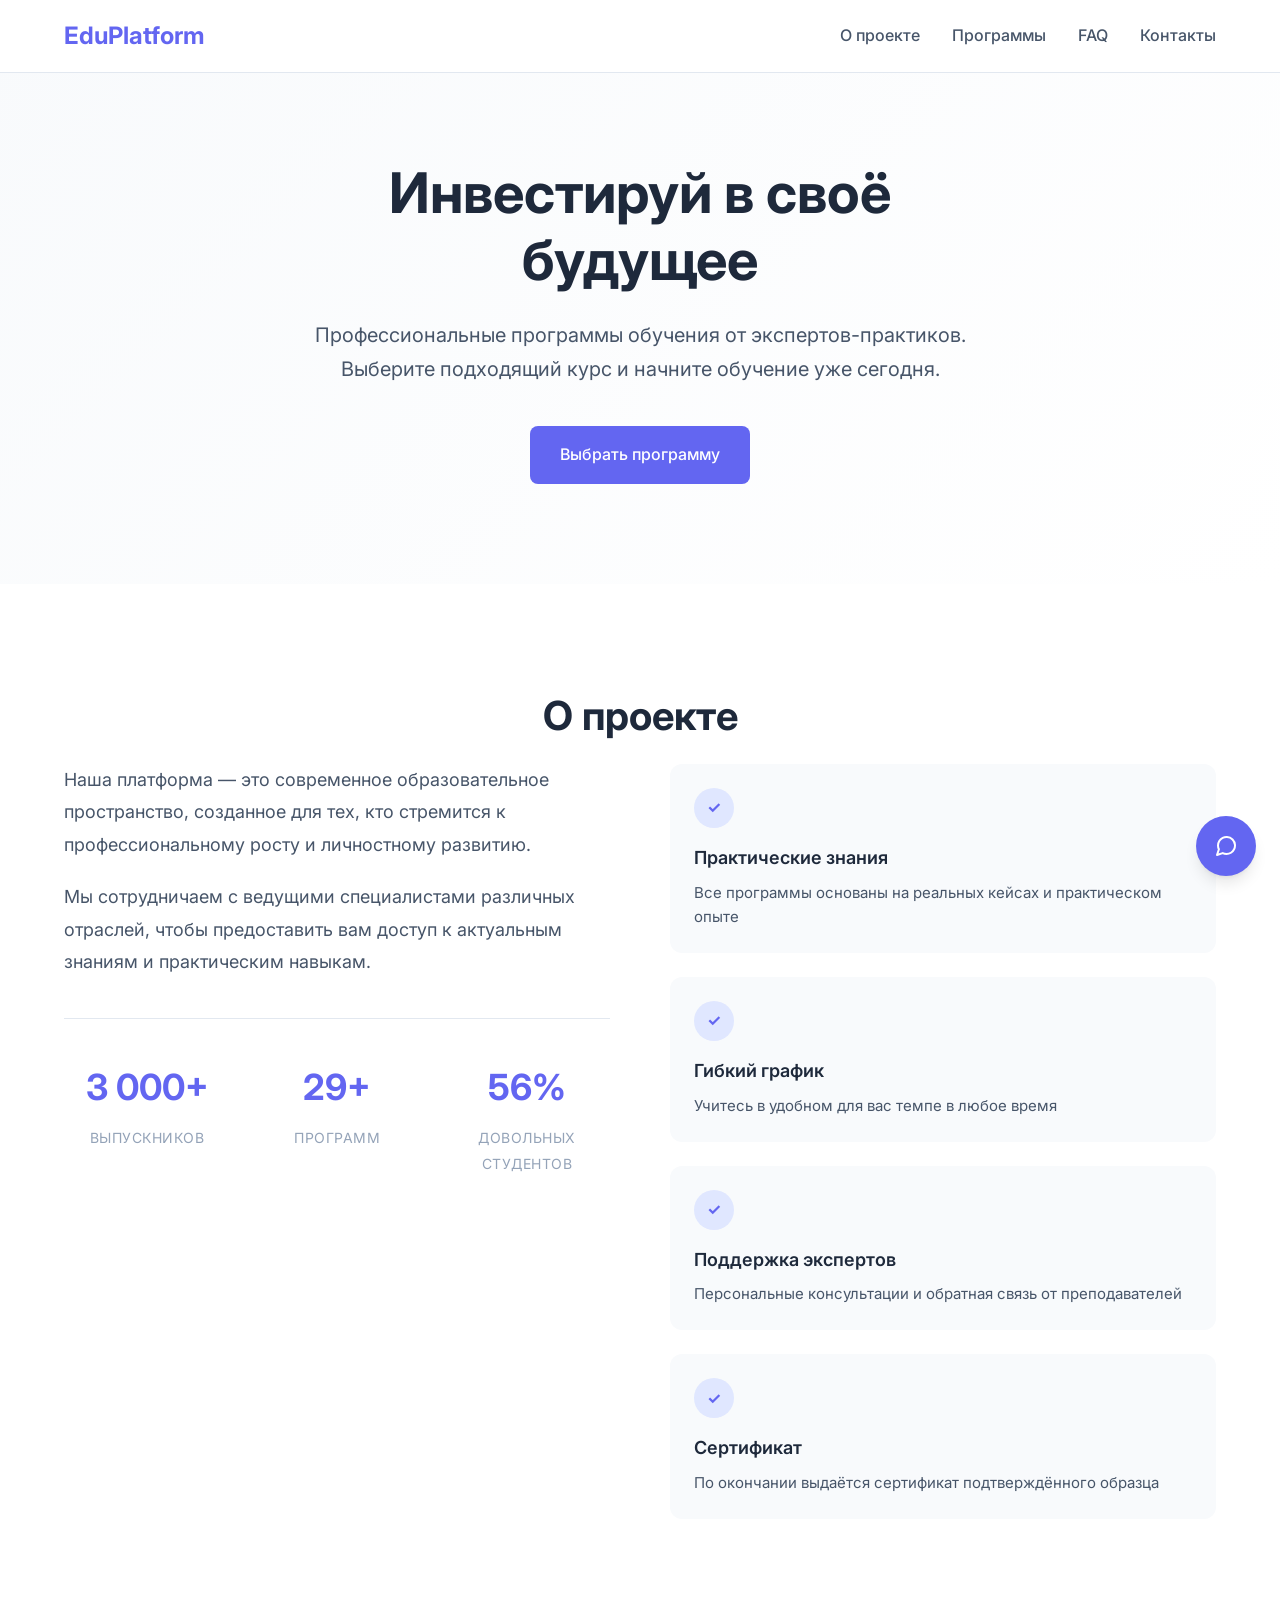
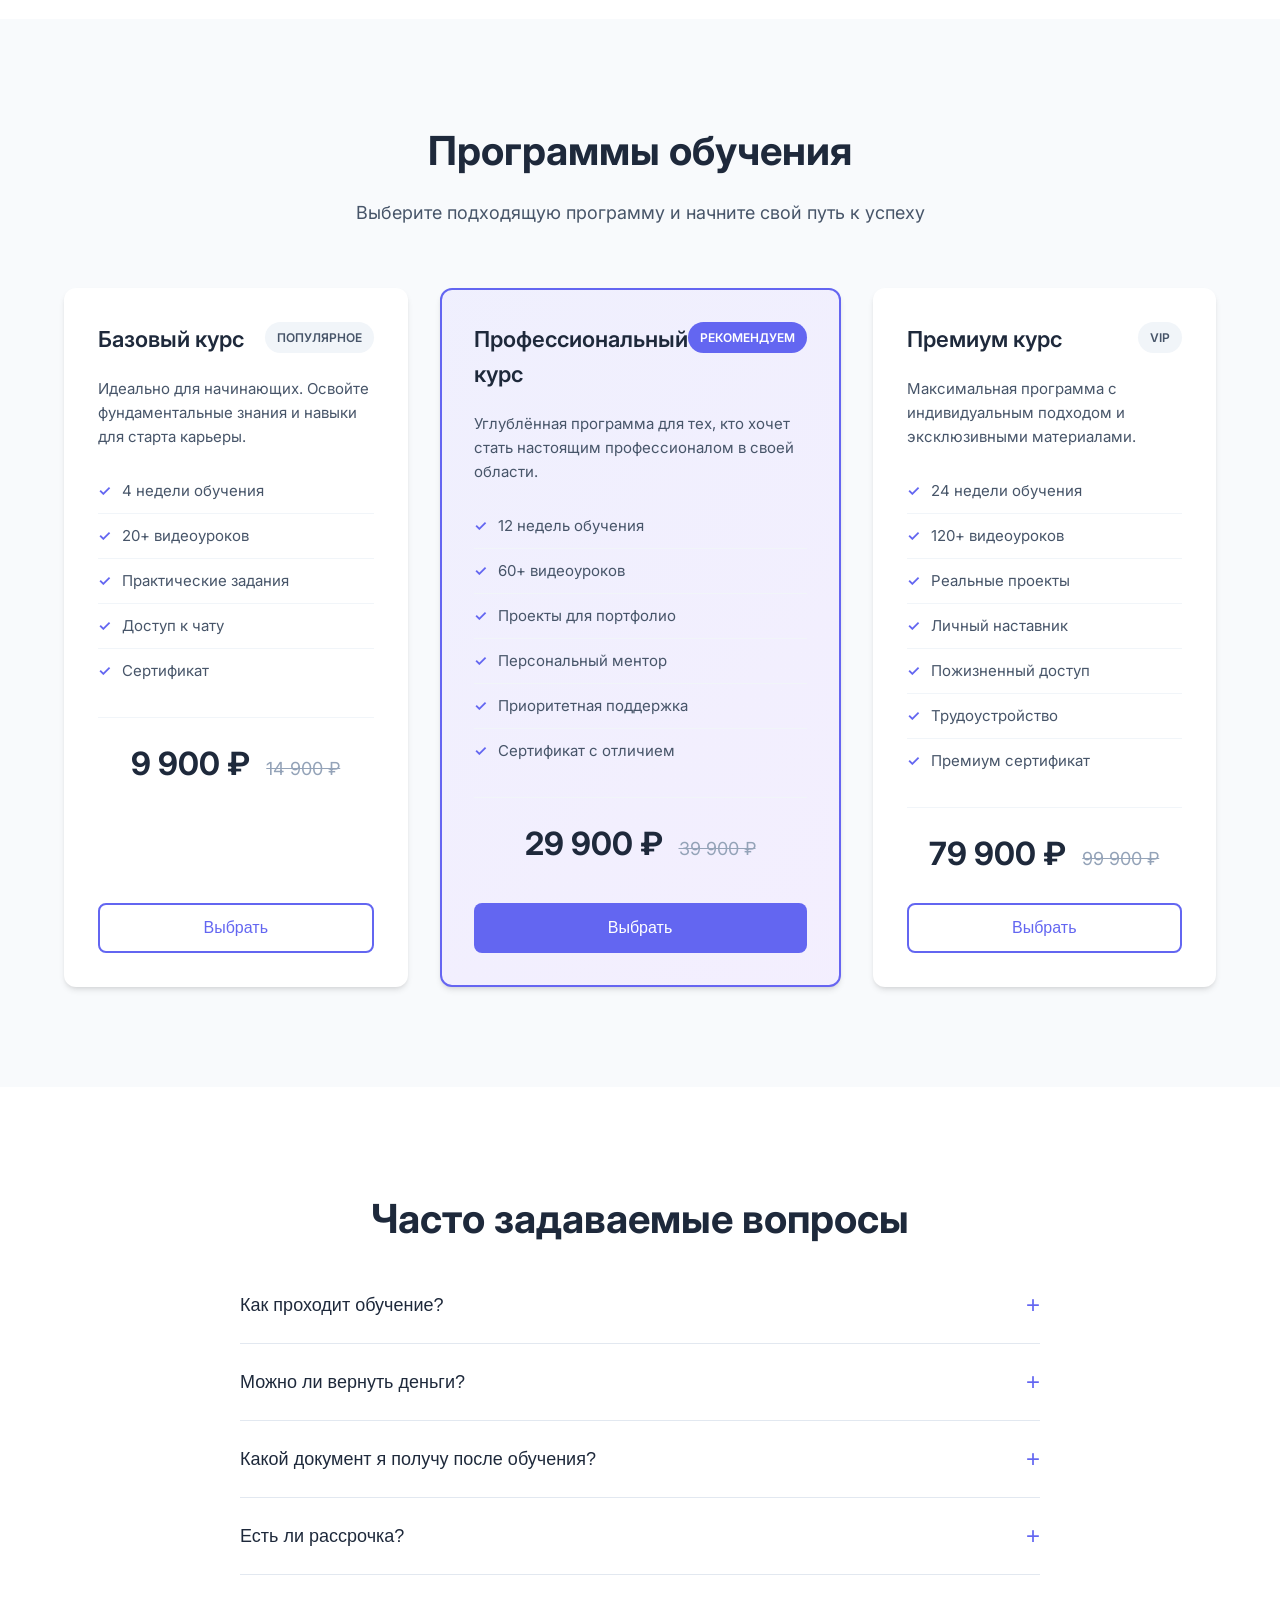
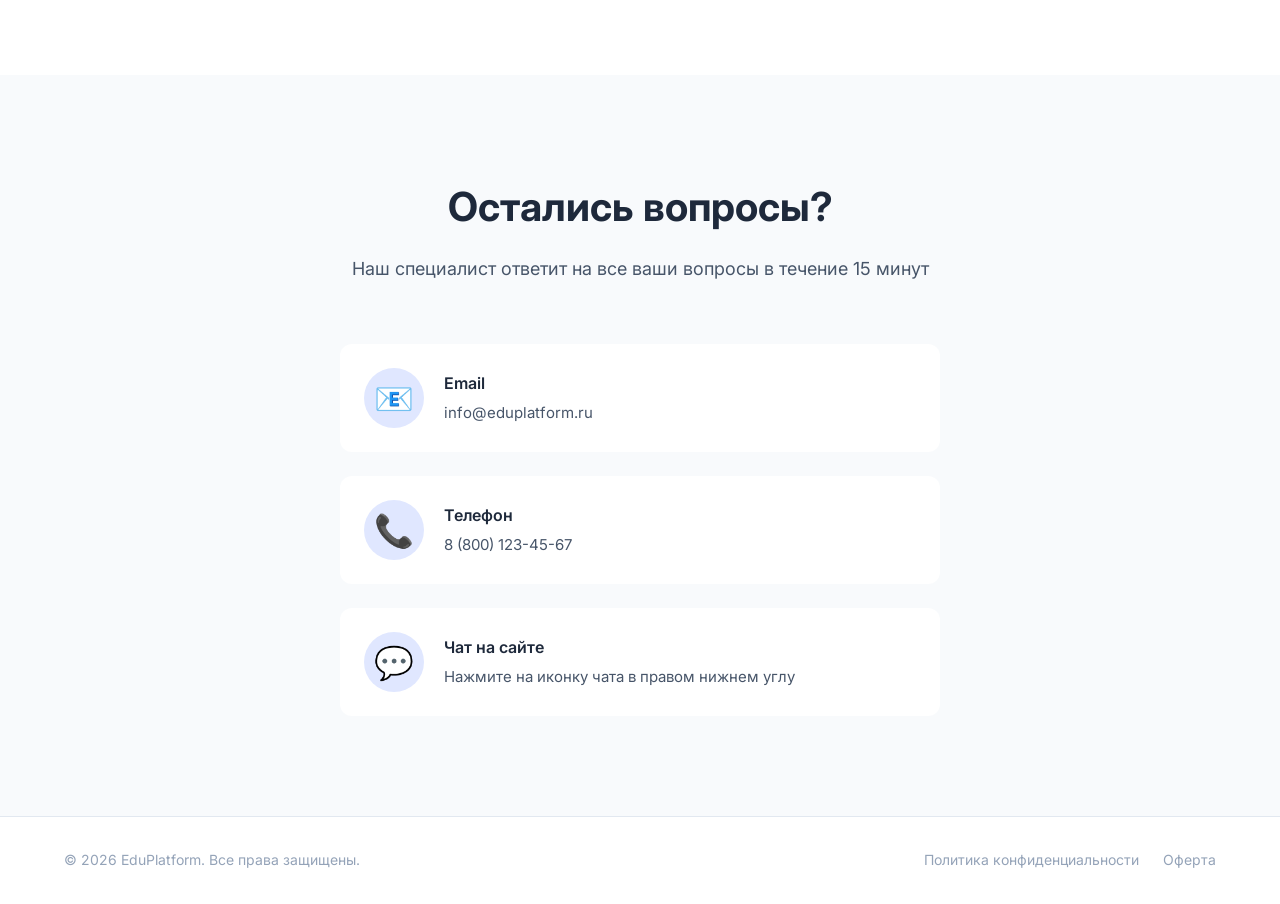
==== index.html @ f3e69cc9 "Initial commit: лендинг для образовательной платформы" ====
<!DOCTYPE html>
<html lang="ru">
<head>
    <meta charset="UTF-8">
    <meta name="viewport" content="width=device-width, initial-scale=1.0">
    <title>Обучение и развитие — Выберите свою программу</title>
    <link rel="icon" type="image/svg+xml" href="favicon.svg">
    <link rel="stylesheet" href="styles.css">
    <link rel="preconnect" href="https://fonts.googleapis.com">
    <link rel="preconnect" href="https://fonts.gstatic.com" crossorigin>
    <link href="https://fonts.googleapis.com/css2?family=Inter:wght@300;400;500;600;700&display=swap" rel="stylesheet">
</head>
<body>
    <!-- Навигация -->
    <nav class="navbar">
        <div class="container">
            <div class="nav-content">
                <a href="#" class="logo">EduPlatform</a>
                <ul class="nav-links">
                    <li><a href="#about">О проекте</a></li>
                    <li><a href="#programs">Программы</a></li>
                    <li><a href="#faq">FAQ</a></li>
                    <li><a href="#contact">Контакты</a></li>
                </ul>
                <button class="mobile-menu-btn" aria-label="Меню">
                    <span></span>
                    <span></span>
                    <span></span>
                </button>
            </div>
        </div>
    </nav>

    <!-- Герой секция -->
    <section class="hero">
        <div class="container">
            <div class="hero-content">
                <h1>Инвестируй в своё будущее</h1>
                <p>Профессиональные программы обучения от экспертов-практиков. Выберите подходящий курс и начните обучение уже сегодня.</p>
                <a href="#programs" class="btn btn-primary">Выбрать программу</a>
            </div>
        </div>
    </section>

    <!-- О проекте -->
    <section id="about" class="about">
        <div class="container">
            <h2 class="section-title">О проекте</h2>
            <div class="about-content">
                <div class="about-text">
                    <p>Наша платформа — это современное образовательное пространство, созданное для тех, кто стремится к профессиональному росту и личностному развитию.</p>
                    <p>Мы сотрудничаем с ведущими специалистами различных отраслей, чтобы предоставить вам доступ к актуальным знаниям и практическим навыкам.</p>
                    <div class="stats">
                        <div class="stat-item">
                            <span class="stat-number">5000+</span>
                            <span class="stat-label">Выпускников</span>
                        </div>
                        <div class="stat-item">
                            <span class="stat-number">50+</span>
                            <span class="stat-label">Программ</span>
                        </div>
                        <div class="stat-item">
                            <span class="stat-number">98%</span>
                            <span class="stat-label">Довольных студентов</span>
                        </div>
                    </div>
                </div>
                <div class="about-features">
                    <div class="feature">
                        <div class="feature-icon">✓</div>
                        <h3>Практические знания</h3>
                        <p>Все программы основаны на реальных кейсах и практическом опыте</p>
                    </div>
                    <div class="feature">
                        <div class="feature-icon">✓</div>
                        <h3>Гибкий график</h3>
                        <p>Учитесь в удобном для вас темпе в любое время</p>
                    </div>
                    <div class="feature">
                        <div class="feature-icon">✓</div>
                        <h3>Поддержка экспертов</h3>
                        <p>Персональные консультации и обратная связь от преподавателей</p>
                    </div>
                    <div class="feature">
                        <div class="feature-icon">✓</div>
                        <h3>Сертификат</h3>
                        <p>По окончании выдаётся сертификат подтверждённого образца</p>
                    </div>
                </div>
            </div>
        </div>
    </section>

    <!-- Программы -->
    <section id="programs" class="programs">
        <div class="container">
            <h2 class="section-title">Программы обучения</h2>
            <p class="section-subtitle">Выберите подходящую программу и начните свой путь к успеху</p>
            <div class="programs-grid">
                <!-- Программа 1 -->
                <div class="program-card">
                    <div class="program-header">
                        <h3>Базовый курс</h3>
                        <span class="program-badge">Популярное</span>
                    </div>
                    <div class="program-body">
                        <p class="program-description">Идеально для начинающих. Освойте фундаментальные знания и навыки для старта карьеры.</p>
                        <ul class="program-features">
                            <li>4 недели обучения</li>
                            <li>20+ видеоуроков</li>
                            <li>Практические задания</li>
                            <li>Доступ к чату</li>
                            <li>Сертификат</li>
                        </ul>
                        <div class="program-price">
                            <span class="price-current">9 900 ₽</span>
                            <span class="price-old">14 900 ₽</span>
                        </div>
                    </div>
                    <button class="btn btn-outline js-buy-program" data-program="basic" data-price="9900">Выбрать</button>
                </div>

                <!-- Программа 2 -->
                <div class="program-card featured">
                    <div class="program-header">
                        <h3>Профессиональный курс</h3>
                        <span class="program-badge recommended">Рекомендуем</span>
                    </div>
                    <div class="program-body">
                        <p class="program-description">Углублённая программа для тех, кто хочет стать настоящим профессионалом в своей области.</p>
                        <ul class="program-features">
                            <li>12 недель обучения</li>
                            <li>60+ видеоуроков</li>
                            <li>Проекты для портфолио</li>
                            <li>Персональный ментор</li>
                            <li>Приоритетная поддержка</li>
                            <li>Сертификат с отличием</li>
                        </ul>
                        <div class="program-price">
                            <span class="price-current">29 900 ₽</span>
                            <span class="price-old">39 900 ₽</span>
                        </div>
                    </div>
                    <button class="btn btn-primary js-buy-program" data-program="professional" data-price="29900">Выбрать</button>
                </div>

                <!-- Программа 3 -->
                <div class="program-card">
                    <div class="program-header">
                        <h3>Премиум курс</h3>
                        <span class="program-badge">VIP</span>
                    </div>
                    <div class="program-body">
                        <p class="program-description">Максимальная программа с индивидуальным подходом и эксклюзивными материалами.</p>
                        <ul class="program-features">
                            <li>24 недели обучения</li>
                            <li>120+ видеоуроков</li>
                            <li>Реальные проекты</li>
                            <li>Личный наставник</li>
                            <li>Пожизненный доступ</li>
                            <li>Трудоустройство</li>
                            <li>Премиум сертификат</li>
                        </ul>
                        <div class="program-price">
                            <span class="price-current">79 900 ₽</span>
                            <span class="price-old">99 900 ₽</span>
                        </div>
                    </div>
                    <button class="btn btn-outline js-buy-program" data-program="premium" data-price="79900">Выбрать</button>
                </div>
            </div>
        </div>
    </section>

    <!-- FAQ -->
    <section id="faq" class="faq">
        <div class="container">
            <h2 class="section-title">Часто задаваемые вопросы</h2>
            <div class="faq-list">
                <div class="faq-item">
                    <button class="faq-question">
                        <span>Как проходит обучение?</span>
                        <span class="faq-icon">+</span>
                    </button>
                    <div class="faq-answer">
                        <p>Обучение проходит на нашей онлайн-платформе. Вы получаете доступ к видеоурокам, практическим заданиям и материалам. Можете учиться в удобном темпе, а преподаватели ответят на все вопросы в чате.</p>
                    </div>
                </div>
                <div class="faq-item">
                    <button class="faq-question">
                        <span>Можно ли вернуть деньги?</span>
                        <span class="faq-icon">+</span>
                    </button>
                    <div class="faq-answer">
                        <p>Да, мы предоставляем гарантию возврата денег в течение 14 дней с момента покупки. Если курс вам не подошёл, просто свяжитесь с нашей поддержкой.</p>
                    </div>
                </div>
                <div class="faq-item">
                    <button class="faq-question">
                        <span>Какой документ я получу после обучения?</span>
                        <span class="faq-icon">+</span>
                    </button>
                    <div class="faq-answer">
                        <p>После успешного окончания курса вы получите электронный сертификат с уникальным номером, который можно добавить в портфолио или резюме.</p>
                    </div>
                </div>
                <div class="faq-item">
                    <button class="faq-question">
                        <span>Есть ли рассрочка?</span>
                        <span class="faq-icon">+</span>
                    </button>
                    <div class="faq-answer">
                        <p>Да, для всех программ доступна рассрочка на 3, 6 или 12 месяцев без процентов. Подробности можно узнать у нашего специалиста в чате.</p>
                    </div>
                </div>
            </div>
        </div>
    </section>

    <!-- Контакты -->
    <section id="contact" class="contact">
        <div class="container">
            <h2 class="section-title">Остались вопросы?</h2>
            <p class="section-subtitle">Наш специалист ответит на все ваши вопросы в течение 15 минут</p>
            <div class="contact-content">
                <div class="contact-info">
                    <div class="contact-item">
                        <div class="contact-icon">📧</div>
                        <div>
                            <h4>Email</h4>
                            <a href="mailto:info@eduplatform.ru">info@eduplatform.ru</a>
                        </div>
                    </div>
                    <div class="contact-item">
                        <div class="contact-icon">📞</div>
                        <div>
                            <h4>Телефон</h4>
                            <a href="tel:+78001234567">8 (800) 123-45-67</a>
                        </div>
                    </div>
                    <div class="contact-item">
                        <div class="contact-icon">💬</div>
                        <div>
                            <h4>Чат на сайте</h4>
                            <p>Нажмите на иконку чата в правом нижнем углу</p>
                        </div>
                    </div>
                </div>
            </div>
        </div>
    </section>

    <!-- Футер -->
    <footer class="footer">
        <div class="container">
            <div class="footer-content">
                <div class="footer-left">
                    <p>&copy; 2026 EduPlatform. Все права защищены.</p>
                </div>
                <div class="footer-right">
                    <a href="#">Политика конфиденциальности</a>
                    <a href="#">Оферта</a>
                </div>
            </div>
        </div>
    </footer>

    <!-- Виджет чата -->
    <div class="chat-widget" id="chatWidget">
        <button class="chat-toggle" id="chatToggle" aria-label="Открыть чат">
            <svg width="24" height="24" viewBox="0 0 24 24" fill="none" xmlns="http://www.w3.org/2000/svg">
                <path d="M21 11.5C21.0034 12.8199 20.6951 14.1219 20.1 15.3C19.3944 16.7118 18.3098 17.8992 16.9674 18.7293C15.6251 19.5594 14.0782 19.9994 12.5 20C11.1801 20.0035 9.87812 19.6951 8.7 19.1L3 21L4.9 15.3C4.30493 14.1219 3.99656 12.8199 4 11.5C4.00061 9.92179 4.44061 8.37488 5.27072 7.03258C6.10083 5.69028 7.28825 4.6056 8.7 3.90003C9.87812 3.30496 11.1801 2.99659 12.5 3.00003H13C15.0843 3.11502 17.053 3.99479 18.5291 5.47089C20.0052 6.94699 20.885 8.91568 21 11V11.5Z" stroke="currentColor" stroke-width="2" stroke-linecap="round" stroke-linejoin="round"/>
            </svg>
        </button>
        <div class="chat-window" id="chatWindow">
            <div class="chat-header">
                <div class="chat-header-info">
                    <h4>Онлайн-консультант</h4>
                    <span class="chat-status">
                        <span class="status-dot"></span>
                        Онлайн
                    </span>
                </div>
                <button class="chat-close" id="chatClose" aria-label="Закрыть чат">×</button>
            </div>
            <div class="chat-messages" id="chatMessages">
                <div class="message bot-message">
                    <div class="message-content">
                        <p>Здравствуйте! 👋</p>
                        <p>Я специалист EduPlatform. Чем могу помочь?</p>
                    </div>
                </div>
            </div>
            <div class="chat-input-container">
                <input type="text" id="chatInput" class="chat-input" placeholder="Введите сообщение..." maxlength="500">
                <button class="chat-send" id="chatSend" aria-label="Отправить">
                    <svg width="20" height="20" viewBox="0 0 24 24" fill="none" xmlns="http://www.w3.org/2000/svg">
                        <path d="M22 2L11 13" stroke="currentColor" stroke-width="2" stroke-linecap="round" stroke-linejoin="round"/>
                        <path d="M22 2L15 22L11 13L2 9L22 2Z" stroke="currentColor" stroke-width="2" stroke-linecap="round" stroke-linejoin="round"/>
                    </svg>
                </button>
            </div>
        </div>
    </div>

    <!-- Модальное окно оплаты -->
    <div class="modal" id="paymentModal">
        <div class="modal-content">
            <button class="modal-close" id="modalClose" aria-label="Закрыть">×</button>
            <div class="modal-header">
                <h3>Оплата программы</h3>
            </div>
            <div class="modal-body">
                <div class="selected-program" id="selectedProgram">
                    <h4 id="programName"></h4>
                    <p class="program-price-display" id="programPrice"></p>
                </div>
                <form class="payment-form" id="paymentForm">
                    <div class="form-group">
                        <label for="userName">Ваше имя</label>
                        <input type="text" id="userName" required placeholder="Введите ваше имя">
                    </div>
                    <div class="form-group">
                        <label for="userEmail">Email</label>
                        <input type="email" id="userEmail" required placeholder="example@mail.ru">
                    </div>
                    <div class="form-group">
                        <label for="userPhone">Телефон</label>
                        <input type="tel" id="userPhone" required placeholder="+7 (999) 999-99-99">
                    </div>
                    <div class="form-group">
                        <label>Способ оплаты</label>
                        <div class="payment-methods">
                            <label class="payment-method">
                                <input type="radio" name="paymentMethod" value="card" checked>
                                <span>💳 Банковская карта</span>
                            </label>
                            <label class="payment-method">
                                <input type="radio" name="paymentMethod" value="sbp">
                                <span>📱 СБП</span>
                            </label>
                            <label class="payment-method">
                                <input type="radio" name="paymentMethod" value="installment">
                                <span>📋 Рассрочка</span>
                            </label>
                        </div>
                    </div>
                    <button type="submit" class="btn btn-primary btn-full">Перейти к оплате</button>
                </form>
                <p class="payment-note">После оплаты вы получите доступ к материалам на email</p>
            </div>
        </div>
    </div>

    <script src="script.js"></script>
</body>
</html>
---- styles.css ----
/* ===== RESET & BASE ===== */
*, *::before, *::after {
    margin: 0;
    padding: 0;
    box-sizing: border-box;
}

:root {
    --primary: #6366f1;
    --primary-hover: #4f46e5;
    --primary-light: #e0e7ff;
    --text-dark: #1e293b;
    --text-medium: #475569;
    --text-light: #94a3b8;
    --bg-white: #ffffff;
    --bg-light: #f8fafc;
    --bg-lighter: #f1f5f9;
    --border: #e2e8f0;
    --shadow-sm: 0 1px 2px 0 rgb(0 0 0 / 0.05);
    --shadow: 0 4px 6px -1px rgb(0 0 0 / 0.1), 0 2px 4px -2px rgb(0 0 0 / 0.1);
    --shadow-lg: 0 10px 15px -3px rgb(0 0 0 / 0.1), 0 4px 6px -4px rgb(0 0 0 / 0.1);
    --shadow-xl: 0 20px 25px -5px rgb(0 0 0 / 0.1), 0 8px 10px -6px rgb(0 0 0 / 0.1);
    --radius: 12px;
    --radius-sm: 8px;
    --transition: all 0.3s ease;
}

html {
    scroll-behavior: smooth;
}

body {
    font-family: 'Inter', -apple-system, BlinkMacSystemFont, 'Segoe UI', Roboto, sans-serif;
    font-size: 16px;
    line-height: 1.6;
    color: var(--text-dark);
    background: var(--bg-white);
    -webkit-font-smoothing: antialiased;
    -moz-osx-font-smoothing: grayscale;
}

.container {
    max-width: 1200px;
    margin: 0 auto;
    padding: 0 24px;
}

a {
    text-decoration: none;
    color: inherit;
    transition: var(--transition);
}

ul {
    list-style: none;
}

img {
    max-width: 100%;
    display: block;
}

/* ===== BUTTONS ===== */
.btn {
    display: inline-block;
    padding: 14px 28px;
    font-size: 16px;
    font-weight: 500;
    border-radius: var(--radius-sm);
    cursor: pointer;
    transition: var(--transition);
    border: 2px solid transparent;
    text-align: center;
}

.btn-primary {
    background: var(--primary);
    color: white;
}

.btn-primary:hover {
    background: var(--primary-hover);
    transform: translateY(-2px);
    box-shadow: var(--shadow-lg);
}

.btn-outline {
    background: transparent;
    border-color: var(--primary);
    color: var(--primary);
}

.btn-outline:hover {
    background: var(--primary);
    color: white;
    transform: translateY(-2px);
}

.btn-full {
    width: 100%;
}

/* ===== NAVBAR ===== */
.navbar {
    position: fixed;
    top: 0;
    left: 0;
    right: 0;
    background: rgba(255, 255, 255, 0.95);
    backdrop-filter: blur(10px);
    z-index: 1000;
    border-bottom: 1px solid var(--border);
    transition: var(--transition);
}

.nav-content {
    display: flex;
    justify-content: space-between;
    align-items: center;
    height: 72px;
}

.logo {
    font-size: 24px;
    font-weight: 700;
    color: var(--primary);
}

.nav-links {
    display: flex;
    gap: 32px;
}

.nav-links a {
    color: var(--text-medium);
    font-weight: 500;
    position: relative;
}

.nav-links a:hover {
    color: var(--primary);
}

.nav-links a::after {
    content: '';
    position: absolute;
    bottom: -4px;
    left: 0;
    width: 0;
    height: 2px;
    background: var(--primary);
    transition: var(--transition);
}

.nav-links a:hover::after {
    width: 100%;
}

.mobile-menu-btn {
    display: none;
    flex-direction: column;
    gap: 5px;
    background: none;
    border: none;
    cursor: pointer;
    padding: 8px;
}

.mobile-menu-btn span {
    display: block;
    width: 24px;
    height: 2px;
    background: var(--text-dark);
    transition: var(--transition);
}

/* ===== HERO ===== */
.hero {
    padding: 160px 0 100px;
    background: linear-gradient(135deg, var(--bg-light) 0%, var(--bg-white) 100%);
    text-align: center;
}

.hero-content {
    max-width: 700px;
    margin: 0 auto;
}

.hero h1 {
    font-size: 56px;
    font-weight: 700;
    line-height: 1.2;
    margin-bottom: 24px;
    color: var(--text-dark);
}

.hero p {
    font-size: 20px;
    color: var(--text-medium);
    margin-bottom: 40px;
    line-height: 1.7;
}

/* ===== SECTIONS ===== */
.section-title {
    font-size: 40px;
    font-weight: 700;
    text-align: center;
    margin-bottom: 16px;
    color: var(--text-dark);
}

.section-subtitle {
    font-size: 18px;
    color: var(--text-medium);
    text-align: center;
    margin-bottom: 60px;
}

/* ===== ABOUT ===== */
.about {
    padding: 100px 0;
    background: var(--bg-white);
}

.about-content {
    display: grid;
    grid-template-columns: 1fr 1fr;
    gap: 60px;
    align-items: start;
}

.about-text p {
    font-size: 18px;
    color: var(--text-medium);
    margin-bottom: 20px;
    line-height: 1.8;
}

.stats {
    display: grid;
    grid-template-columns: repeat(3, 1fr);
    gap: 24px;
    margin-top: 40px;
    padding-top: 40px;
    border-top: 1px solid var(--border);
}

.stat-item {
    text-align: center;
}

.stat-number {
    display: block;
    font-size: 36px;
    font-weight: 700;
    color: var(--primary);
    margin-bottom: 8px;
}

.stat-label {
    font-size: 14px;
    color: var(--text-light);
    text-transform: uppercase;
    letter-spacing: 0.5px;
}

.about-features {
    display: flex;
    flex-direction: column;
    gap: 24px;
}

.feature {
    padding: 24px;
    background: var(--bg-light);
    border-radius: var(--radius);
    transition: var(--transition);
}

.feature:hover {
    transform: translateX(8px);
    box-shadow: var(--shadow);
}

.feature-icon {
    width: 40px;
    height: 40px;
    background: var(--primary-light);
    border-radius: 50%;
    display: flex;
    align-items: center;
    justify-content: center;
    color: var(--primary);
    font-weight: 700;
    margin-bottom: 16px;
}

.feature h3 {
    font-size: 18px;
    font-weight: 600;
    margin-bottom: 8px;
    color: var(--text-dark);
}

.feature p {
    font-size: 15px;
    color: var(--text-medium);
}

/* ===== PROGRAMS ===== */
.programs {
    padding: 100px 0;
    background: var(--bg-light);
}

.programs-grid {
    display: grid;
    grid-template-columns: repeat(3, 1fr);
    gap: 32px;
    align-items: stretch;
}

.program-card {
    background: var(--bg-white);
    border-radius: var(--radius);
    padding: 32px;
    box-shadow: var(--shadow);
    transition: var(--transition);
    display: flex;
    flex-direction: column;
    border: 2px solid transparent;
}

.program-card:hover {
    transform: translateY(-8px);
    box-shadow: var(--shadow-xl);
}

.program-card.featured {
    border-color: var(--primary);
    position: relative;
}

.program-card.featured::before {
    content: '';
    position: absolute;
    top: -2px;
    left: -2px;
    right: -2px;
    bottom: -2px;
    background: linear-gradient(135deg, var(--primary), #8b5cf6);
    border-radius: var(--radius);
    z-index: -1;
    opacity: 0.1;
}

.program-header {
    display: flex;
    justify-content: space-between;
    align-items: flex-start;
    margin-bottom: 20px;
}

.program-header h3 {
    font-size: 22px;
    font-weight: 600;
    color: var(--text-dark);
}

.program-badge {
    padding: 6px 12px;
    background: var(--bg-lighter);
    border-radius: 20px;
    font-size: 12px;
    font-weight: 600;
    color: var(--text-medium);
    text-transform: uppercase;
}

.program-badge.recommended {
    background: var(--primary);
    color: white;
}

.program-body {
    flex-grow: 1;
    margin-bottom: 24px;
}

.program-description {
    font-size: 15px;
    color: var(--text-medium);
    margin-bottom: 20px;
    line-height: 1.6;
}

.program-features {
    margin-bottom: 24px;
}

.program-features li {
    padding: 10px 0;
    font-size: 15px;
    color: var(--text-medium);
    border-bottom: 1px solid var(--bg-lighter);
    position: relative;
    padding-left: 24px;
}

.program-features li::before {
    content: '✓';
    position: absolute;
    left: 0;
    color: var(--primary);
    font-weight: 600;
}

.program-features li:last-child {
    border-bottom: none;
}

.program-price {
    text-align: center;
    padding-top: 20px;
    border-top: 1px solid var(--bg-lighter);
}

.price-current {
    font-size: 32px;
    font-weight: 700;
    color: var(--text-dark);
    margin-right: 12px;
}

.price-old {
    font-size: 18px;
    color: var(--text-light);
    text-decoration: line-through;
}

.program-card .btn {
    width: 100%;
}

/* ===== FAQ ===== */
.faq {
    padding: 100px 0;
    background: var(--bg-white);
}

.faq-list {
    max-width: 800px;
    margin: 0 auto;
}

.faq-item {
    border-bottom: 1px solid var(--border);
}

.faq-question {
    width: 100%;
    display: flex;
    justify-content: space-between;
    align-items: center;
    padding: 24px 0;
    background: none;
    border: none;
    font-size: 18px;
    font-weight: 500;
    color: var(--text-dark);
    cursor: pointer;
    text-align: left;
    transition: var(--transition);
}

.faq-question:hover {
    color: var(--primary);
}

.faq-icon {
    font-size: 24px;
    font-weight: 300;
    color: var(--primary);
    transition: var(--transition);
}

.faq-item.active .faq-icon {
    transform: rotate(45deg);
}

.faq-answer {
    max-height: 0;
    overflow: hidden;
    transition: max-height 0.3s ease;
}

.faq-item.active .faq-answer {
    max-height: 200px;
}

.faq-answer p {
    padding-bottom: 24px;
    font-size: 16px;
    color: var(--text-medium);
    line-height: 1.7;
}

/* ===== CONTACT ===== */
.contact {
    padding: 100px 0;
    background: var(--bg-light);
}

.contact-content {
    max-width: 600px;
    margin: 0 auto;
}

.contact-info {
    display: flex;
    flex-direction: column;
    gap: 24px;
}

.contact-item {
    display: flex;
    gap: 20px;
    align-items: center;
    padding: 24px;
    background: var(--bg-white);
    border-radius: var(--radius);
    transition: var(--transition);
}

.contact-item:hover {
    box-shadow: var(--shadow);
}

.contact-icon {
    font-size: 32px;
    width: 60px;
    height: 60px;
    display: flex;
    align-items: center;
    justify-content: center;
    background: var(--primary-light);
    border-radius: 50%;
    flex-shrink: 0;
}

.contact-item h4 {
    font-size: 16px;
    font-weight: 600;
    color: var(--text-dark);
    margin-bottom: 4px;
}

.contact-item a,
.contact-item p {
    font-size: 15px;
    color: var(--text-medium);
}

.contact-item a:hover {
    color: var(--primary);
}

/* ===== FOOTER ===== */
.footer {
    padding: 32px 0;
    background: var(--bg-white);
    border-top: 1px solid var(--border);
}

.footer-content {
    display: flex;
    justify-content: space-between;
    align-items: center;
}

.footer-content p {
    font-size: 14px;
    color: var(--text-light);
}

.footer-right {
    display: flex;
    gap: 24px;
}

.footer-right a {
    font-size: 14px;
    color: var(--text-light);
}

.footer-right a:hover {
    color: var(--primary);
}

/* ===== CHAT WIDGET ===== */
.chat-widget {
    position: fixed;
    bottom: 24px;
    right: 24px;
    z-index: 999;
}

.chat-toggle {
    width: 60px;
    height: 60px;
    border-radius: 50%;
    background: var(--primary);
    color: white;
    border: none;
    cursor: pointer;
    box-shadow: var(--shadow-lg);
    display: flex;
    align-items: center;
    justify-content: center;
    transition: var(--transition);
}

.chat-toggle:hover {
    background: var(--primary-hover);
    transform: scale(1.1);
}

.chat-window {
    position: absolute;
    bottom: 80px;
    right: 0;
    width: 380px;
    height: 500px;
    background: var(--bg-white);
    border-radius: var(--radius);
    box-shadow: var(--shadow-xl);
    display: flex;
    flex-direction: column;
    opacity: 0;
    visibility: hidden;
    transform: translateY(20px) scale(0.95);
    transition: var(--transition);
}

.chat-window.active {
    opacity: 1;
    visibility: visible;
    transform: translateY(0) scale(1);
}

.chat-header {
    padding: 20px;
    background: var(--primary);
    color: white;
    border-radius: var(--radius) var(--radius) 0 0;
    display: flex;
    justify-content: space-between;
    align-items: center;
}

.chat-header-info h4 {
    font-size: 16px;
    font-weight: 600;
    margin-bottom: 4px;
}

.chat-status {
    display: flex;
    align-items: center;
    gap: 8px;
    font-size: 13px;
    opacity: 0.9;
}

.status-dot {
    width: 8px;
    height: 8px;
    background: #4ade80;
    border-radius: 50%;
    animation: pulse 2s infinite;
}

@keyframes pulse {
    0%, 100% { opacity: 1; }
    50% { opacity: 0.5; }
}

.chat-close {
    background: none;
    border: none;
    color: white;
    font-size: 28px;
    cursor: pointer;
    line-height: 1;
    opacity: 0.8;
    transition: var(--transition);
}

.chat-close:hover {
    opacity: 1;
}

.chat-messages {
    flex-grow: 1;
    padding: 20px;
    overflow-y: auto;
    display: flex;
    flex-direction: column;
    gap: 16px;
}

.message {
    display: flex;
}

.message-content {
    max-width: 85%;
    padding: 12px 16px;
    border-radius: var(--radius-sm);
    font-size: 14px;
    line-height: 1.5;
}

.bot-message {
    justify-content: flex-start;
}

.bot-message .message-content {
    background: var(--bg-light);
    color: var(--text-dark);
}

.user-message {
    justify-content: flex-end;
}

.user-message .message-content {
    background: var(--primary);
    color: white;
}

.chat-input-container {
    padding: 16px 20px;
    border-top: 1px solid var(--border);
    display: flex;
    gap: 12px;
}

.chat-input {
    flex-grow: 1;
    padding: 12px 16px;
    border: 1px solid var(--border);
    border-radius: var(--radius-sm);
    font-size: 14px;
    transition: var(--transition);
}

.chat-input:focus {
    outline: none;
    border-color: var(--primary);
}

.chat-send {
    width: 44px;
    height: 44px;
    background: var(--primary);
    color: white;
    border: none;
    border-radius: var(--radius-sm);
    cursor: pointer;
    display: flex;
    align-items: center;
    justify-content: center;
    transition: var(--transition);
}

.chat-send:hover {
    background: var(--primary-hover);
}

/* ===== MODAL ===== */
.modal {
    position: fixed;
    top: 0;
    left: 0;
    right: 0;
    bottom: 0;
    background: rgba(0, 0, 0, 0.5);
    display: flex;
    align-items: center;
    justify-content: center;
    z-index: 2000;
    opacity: 0;
    visibility: hidden;
    transition: var(--transition);
    padding: 20px;
}

.modal.active {
    opacity: 1;
    visibility: visible;
}

.modal-content {
    background: var(--bg-white);
    border-radius: var(--radius);
    max-width: 500px;
    width: 100%;
    max-height: 90vh;
    overflow-y: auto;
    position: relative;
    transform: scale(0.9);
    transition: var(--transition);
}

.modal.active .modal-content {
    transform: scale(1);
}

.modal-close {
    position: absolute;
    top: 16px;
    right: 16px;
    width: 36px;
    height: 36px;
    background: var(--bg-lighter);
    border: none;
    border-radius: 50%;
    font-size: 24px;
    cursor: pointer;
    display: flex;
    align-items: center;
    justify-content: center;
    transition: var(--transition);
    z-index: 10;
}

.modal-close:hover {
    background: var(--border);
}

.modal-header {
    padding: 32px 32px 0;
}

.modal-header h3 {
    font-size: 24px;
    font-weight: 600;
    color: var(--text-dark);
}

.modal-body {
    padding: 32px;
}

.selected-program {
    padding: 20px;
    background: var(--bg-light);
    border-radius: var(--radius-sm);
    margin-bottom: 24px;
}

.selected-program h4 {
    font-size: 18px;
    font-weight: 600;
    color: var(--text-dark);
    margin-bottom: 8px;
}

.program-price-display {
    font-size: 28px;
    font-weight: 700;
    color: var(--primary);
}

.form-group {
    margin-bottom: 20px;
}

.form-group label {
    display: block;
    font-size: 14px;
    font-weight: 500;
    color: var(--text-medium);
    margin-bottom: 8px;
}

.form-group input {
    width: 100%;
    padding: 14px 16px;
    border: 1px solid var(--border);
    border-radius: var(--radius-sm);
    font-size: 16px;
    transition: var(--transition);
}

.form-group input:focus {
    outline: none;
    border-color: var(--primary);
    box-shadow: 0 0 0 3px var(--primary-light);
}

.payment-methods {
    display: flex;
    flex-direction: column;
    gap: 12px;
}

.payment-method {
    display: flex;
    align-items: center;
    gap: 12px;
    padding: 14px 16px;
    border: 1px solid var(--border);
    border-radius: var(--radius-sm);
    cursor: pointer;
    transition: var(--transition);
}

.payment-method:hover {
    border-color: var(--primary);
    background: var(--bg-light);
}

.payment-method input[type="radio"] {
    width: auto;
    margin: 0;
}

.payment-method input[type="radio"]:checked + span {
    color: var(--primary);
    font-weight: 500;
}

.payment-note {
    text-align: center;
    font-size: 13px;
    color: var(--text-light);
    margin-top: 16px;
}

/* ===== RESPONSIVE ===== */
@media (max-width: 1024px) {
    .programs-grid {
        grid-template-columns: repeat(2, 1fr);
    }
    
    .program-card.featured {
        order: -1;
    }
}

@media (max-width: 768px) {
    .hero {
        padding: 120px 0 60px;
    }
    
    .hero h1 {
        font-size: 36px;
    }
    
    .hero p {
        font-size: 18px;
    }
    
    .section-title {
        font-size: 32px;
    }
    
    .about-content {
        grid-template-columns: 1fr;
        gap: 40px;
    }
    
    .stats {
        grid-template-columns: repeat(3, 1fr);
        gap: 16px;
    }
    
    .stat-number {
        font-size: 28px;
    }
    
    .programs-grid {
        grid-template-columns: 1fr;
        max-width: 450px;
        margin: 0 auto;
    }
    
    .nav-links {
        display: none;
        position: absolute;
        top: 72px;
        left: 0;
        right: 0;
        background: var(--bg-white);
        flex-direction: column;
        padding: 24px;
        gap: 20px;
        border-bottom: 1px solid var(--border);
        box-shadow: var(--shadow);
    }
    
    .nav-links.active {
        display: flex;
    }
    
    .mobile-menu-btn {
        display: flex;
    }
    
    .chat-window {
        width: calc(100vw - 48px);
        right: -12px;
        height: 450px;
    }
    
    .footer-content {
        flex-direction: column;
        gap: 16px;
        text-align: center;
    }
}

@media (max-width: 480px) {
    .container {
        padding: 0 16px;
    }
    
    .hero h1 {
        font-size: 28px;
    }
    
    .section-title {
        font-size: 28px;
    }
    
    .btn {
        padding: 12px 20px;
        font-size: 15px;
    }
    
    .program-card {
        padding: 24px;
    }
    
    .price-current {
        font-size: 28px;
    }
}
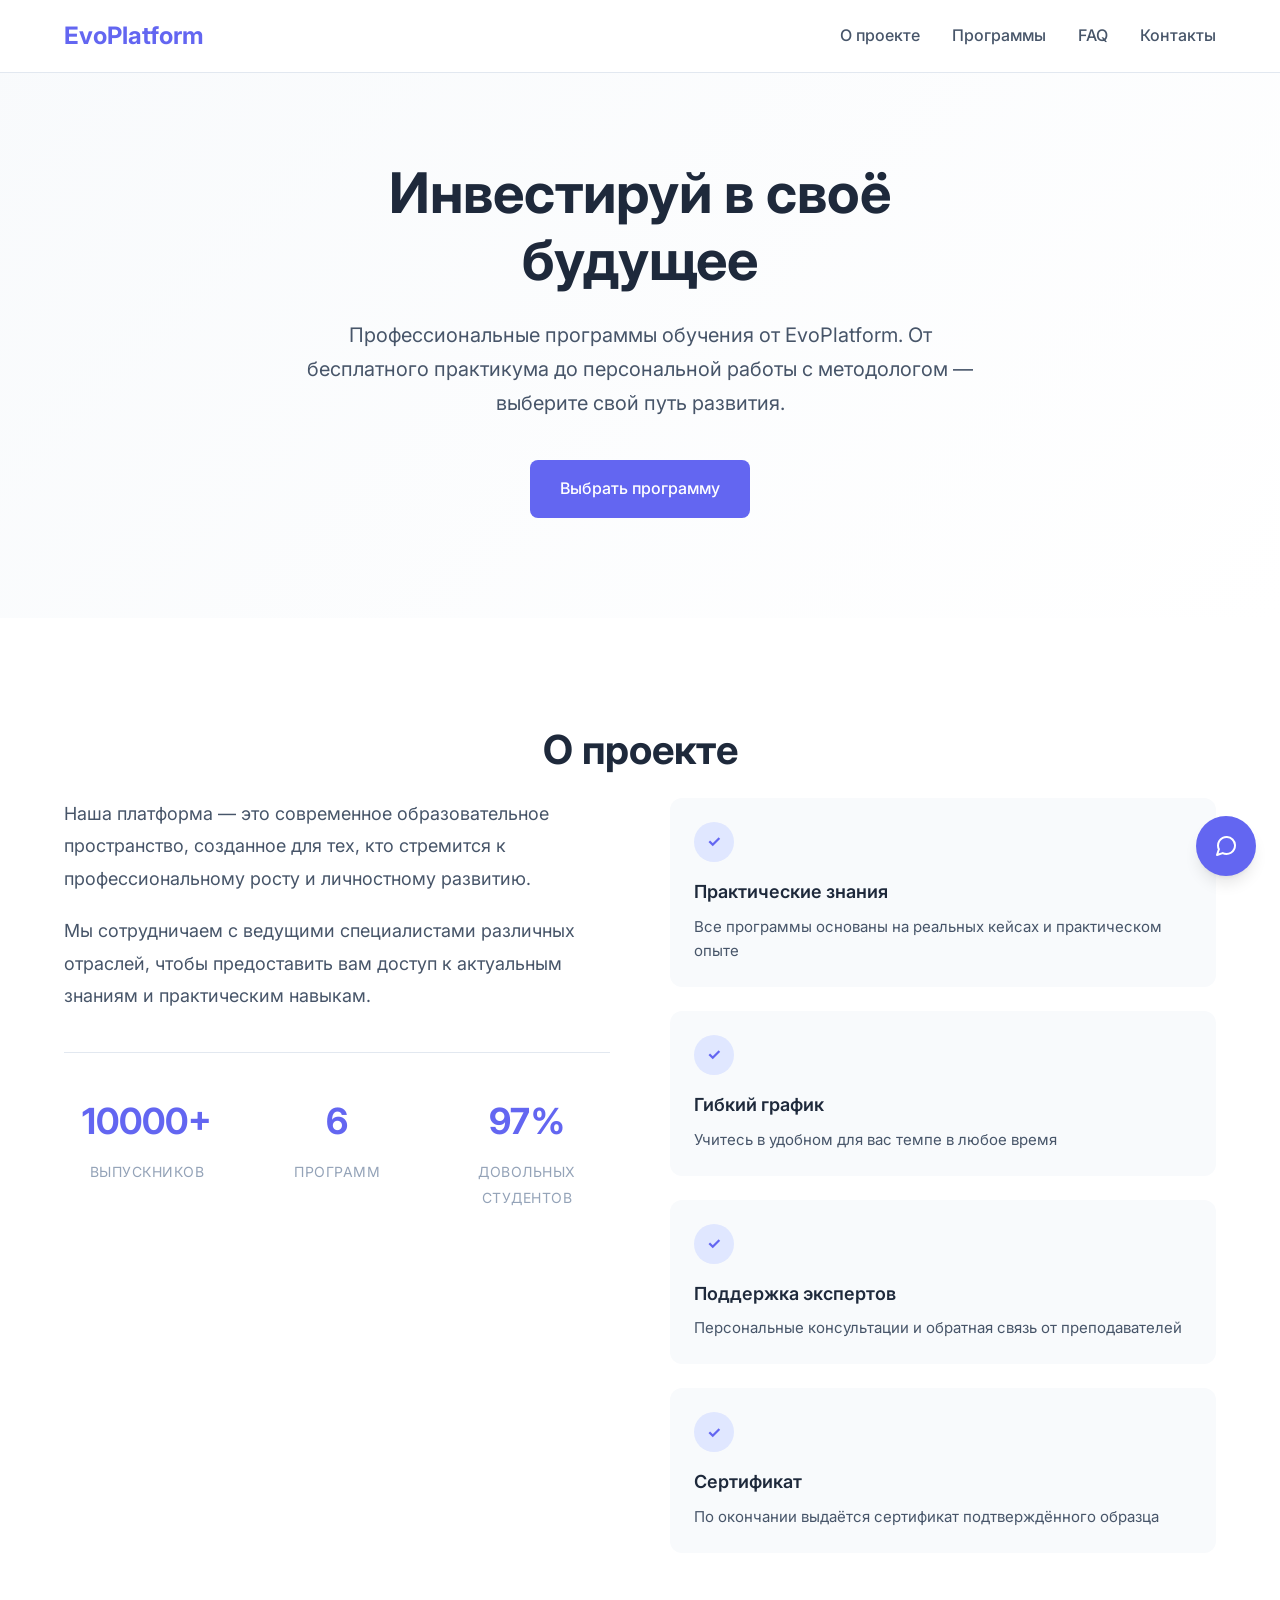
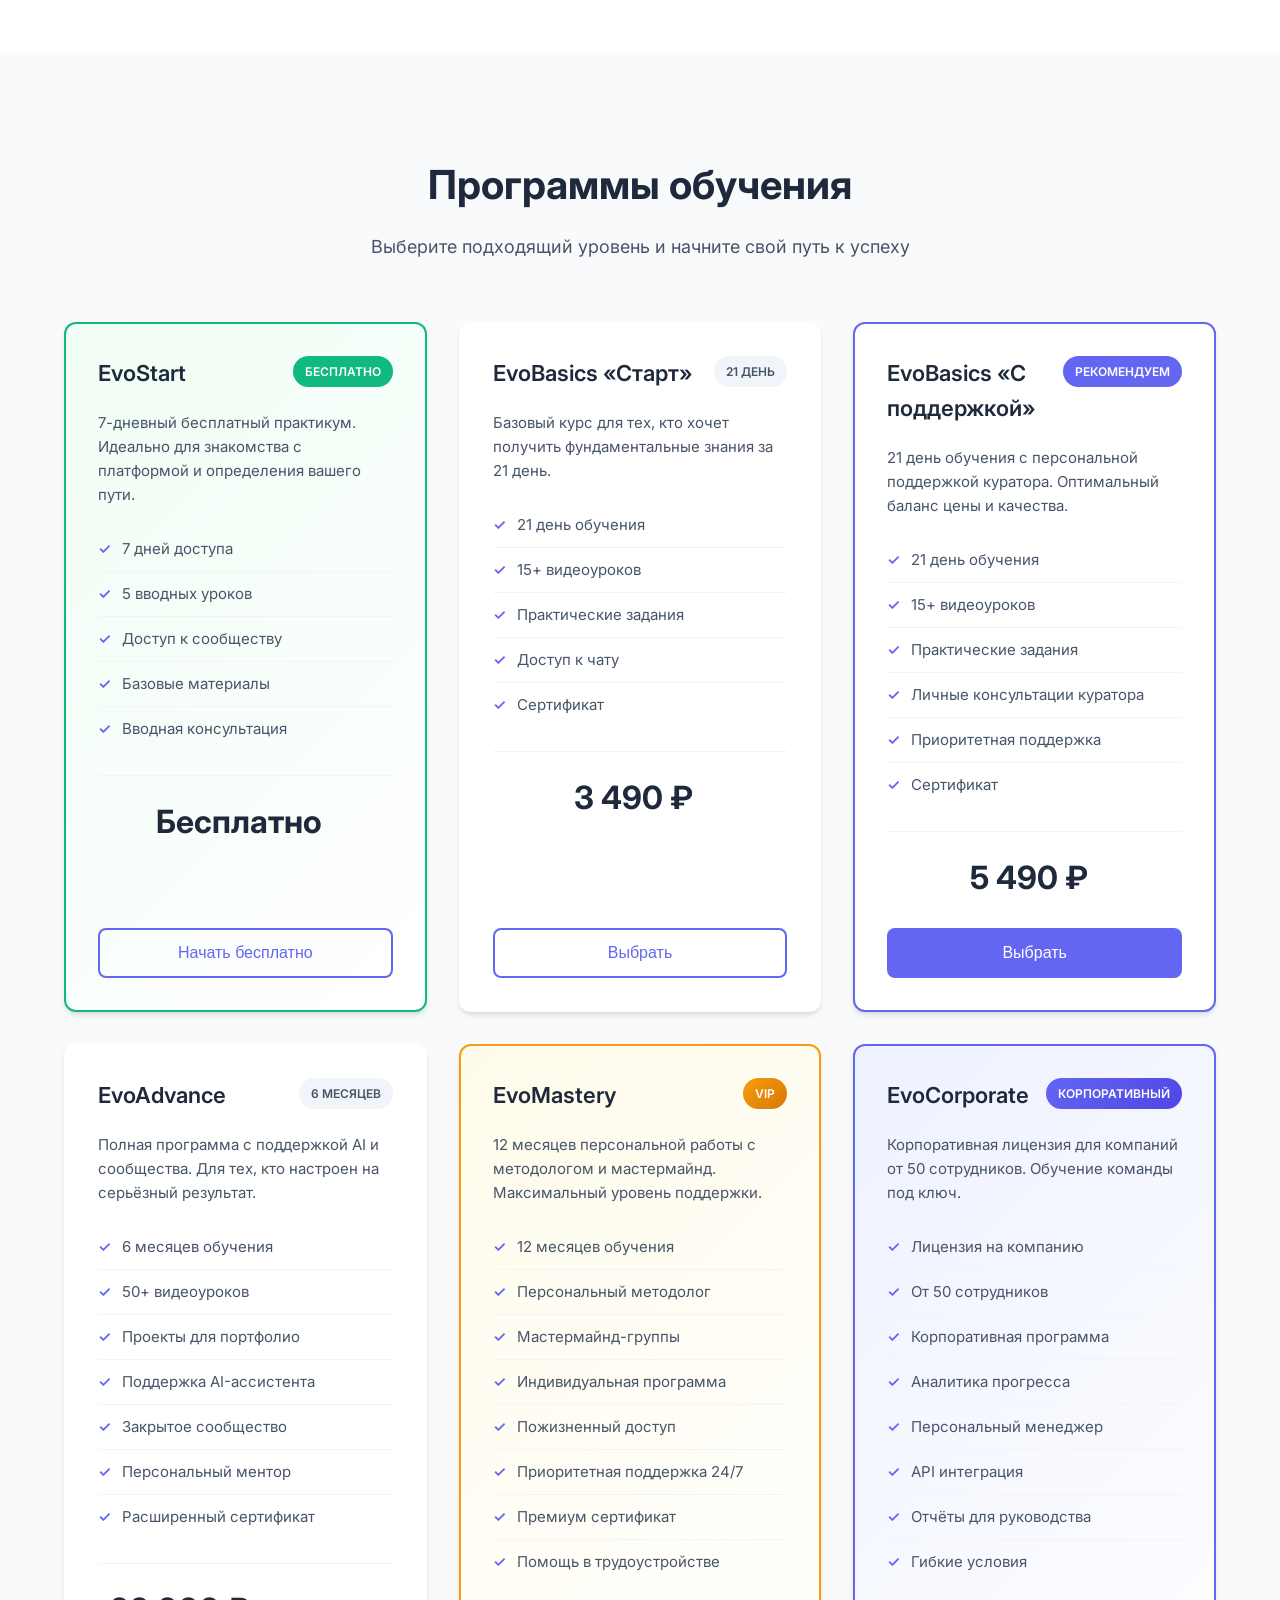
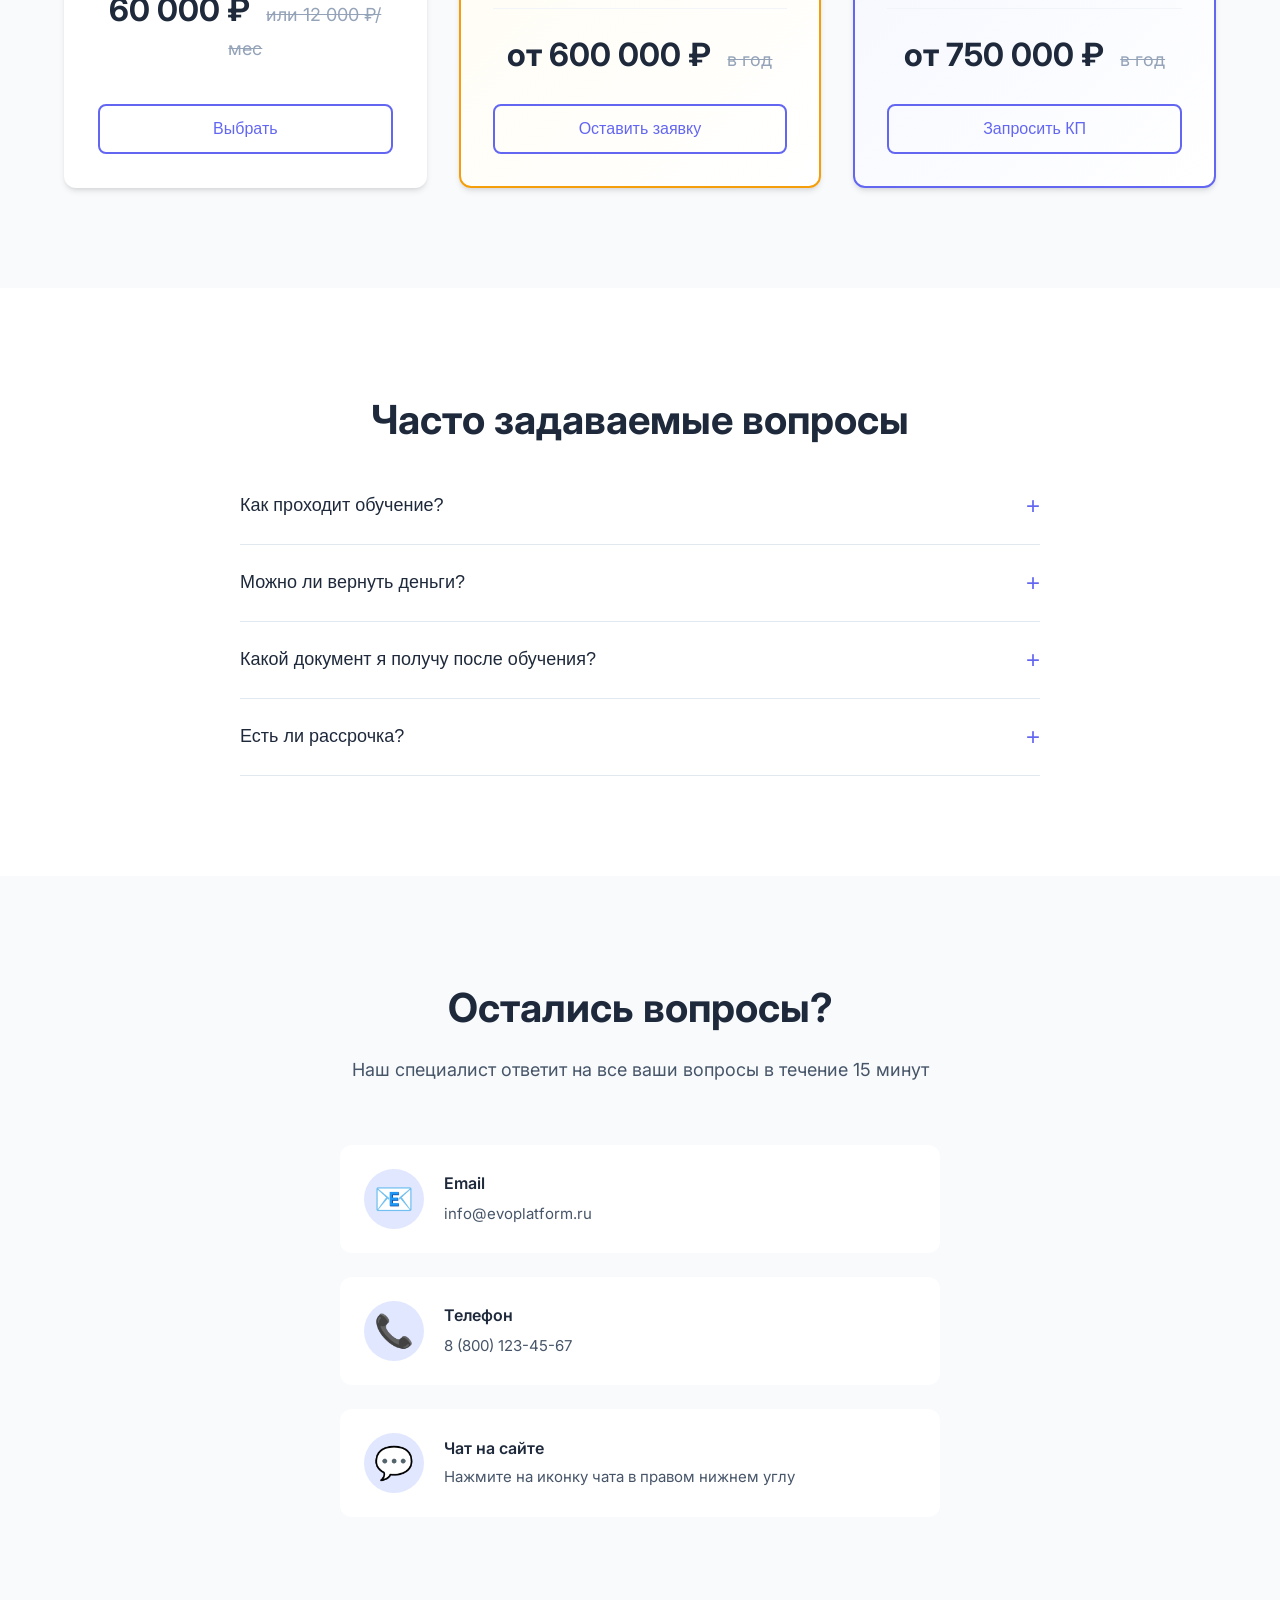
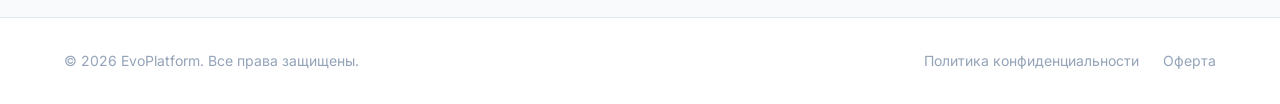
==== commit ce6fd098: "Initial commit: лендинг для образовательной платформы 2" ====
--- a/index.html
+++ b/index.html
@@ -3,7 +3,7 @@
 <head>
     <meta charset="UTF-8">
     <meta name="viewport" content="width=device-width, initial-scale=1.0">
-    <title>Обучение и развитие — Выберите свою программу</title>
+    <title>EvoPlatform — Обучение и развитие</title>
     <link rel="icon" type="image/svg+xml" href="favicon.svg">
     <link rel="stylesheet" href="styles.css">
     <link rel="preconnect" href="https://fonts.googleapis.com">
@@ -15,7 +15,7 @@
     <nav class="navbar">
         <div class="container">
             <div class="nav-content">
-                <a href="#" class="logo">EduPlatform</a>
+                <a href="#" class="logo">EvoPlatform</a>
                 <ul class="nav-links">
                     <li><a href="#about">О проекте</a></li>
                     <li><a href="#programs">Программы</a></li>
@@ -36,7 +36,7 @@
         <div class="container">
             <div class="hero-content">
                 <h1>Инвестируй в своё будущее</h1>
-                <p>Профессиональные программы обучения от экспертов-практиков. Выберите подходящий курс и начните обучение уже сегодня.</p>
+                <p>Профессиональные программы обучения от EvoPlatform. От бесплатного практикума до персональной работы с методологом — выберите свой путь развития.</p>
                 <a href="#programs" class="btn btn-primary">Выбрать программу</a>
             </div>
         </div>
@@ -52,15 +52,15 @@
                     <p>Мы сотрудничаем с ведущими специалистами различных отраслей, чтобы предоставить вам доступ к актуальным знаниям и практическим навыкам.</p>
                     <div class="stats">
                         <div class="stat-item">
-                            <span class="stat-number">5000+</span>
+                            <span class="stat-number">10000+</span>
                             <span class="stat-label">Выпускников</span>
                         </div>
                         <div class="stat-item">
-                            <span class="stat-number">50+</span>
+                            <span class="stat-number">6</span>
                             <span class="stat-label">Программ</span>
                         </div>
                         <div class="stat-item">
-                            <span class="stat-number">98%</span>
+                            <span class="stat-number">97%</span>
                             <span class="stat-label">Довольных студентов</span>
                         </div>
                     </div>
@@ -95,78 +95,150 @@
     <section id="programs" class="programs">
         <div class="container">
             <h2 class="section-title">Программы обучения</h2>
-            <p class="section-subtitle">Выберите подходящую программу и начните свой путь к успеху</p>
+            <p class="section-subtitle">Выберите подходящий уровень и начните свой путь к успеху</p>
             <div class="programs-grid">
-                <!-- Программа 1 -->
+                <!-- Программа 1: EvoStart -->
+                <div class="program-card free-program">
+                    <div class="program-header">
+                        <h3>EvoStart</h3>
+                        <span class="program-badge free">Бесплатно</span>
+                    </div>
+                    <div class="program-body">
+                        <p class="program-description">7-дневный бесплатный практикум. Идеально для знакомства с платформой и определения вашего пути.</p>
+                        <ul class="program-features">
+                            <li>7 дней доступа</li>
+                            <li>5 вводных уроков</li>
+                            <li>Доступ к сообществу</li>
+                            <li>Базовые материалы</li>
+                            <li>Вводная консультация</li>
+                        </ul>
+                        <div class="program-price">
+                            <span class="price-current">Бесплатно</span>
+                        </div>
+                    </div>
+                    <button class="btn btn-outline js-buy-program" data-program="evostart" data-price="0">Начать бесплатно</button>
+                </div>
+
+                <!-- Программа 2: EvoBasics Старт -->
                 <div class="program-card">
                     <div class="program-header">
-                        <h3>Базовый курс</h3>
-                        <span class="program-badge">Популярное</span>
-                    </div>
-                    <div class="program-body">
-                        <p class="program-description">Идеально для начинающих. Освойте фундаментальные знания и навыки для старта карьеры.</p>
-                        <ul class="program-features">
-                            <li>4 недели обучения</li>
-                            <li>20+ видеоуроков</li>
+                        <h3>EvoBasics «Старт»</h3>
+                        <span class="program-badge">21 день</span>
+                    </div>
+                    <div class="program-body">
+                        <p class="program-description">Базовый курс для тех, кто хочет получить фундаментальные знания за 21 день.</p>
+                        <ul class="program-features">
+                            <li>21 день обучения</li>
+                            <li>15+ видеоуроков</li>
                             <li>Практические задания</li>
                             <li>Доступ к чату</li>
                             <li>Сертификат</li>
                         </ul>
                         <div class="program-price">
-                            <span class="price-current">9 900 ₽</span>
-                            <span class="price-old">14 900 ₽</span>
-                        </div>
-                    </div>
-                    <button class="btn btn-outline js-buy-program" data-program="basic" data-price="9900">Выбрать</button>
-                </div>
-
-                <!-- Программа 2 -->
+                            <span class="price-current">3 490 ₽</span>
+                        </div>
+                    </div>
+                    <button class="btn btn-outline js-buy-program" data-program="evobasics-start" data-price="3490">Выбрать</button>
+                </div>
+
+                <!-- Программа 3: EvoBasics С поддержкой -->
                 <div class="program-card featured">
                     <div class="program-header">
-                        <h3>Профессиональный курс</h3>
+                        <h3>EvoBasics «С поддержкой»</h3>
                         <span class="program-badge recommended">Рекомендуем</span>
                     </div>
                     <div class="program-body">
-                        <p class="program-description">Углублённая программа для тех, кто хочет стать настоящим профессионалом в своей области.</p>
-                        <ul class="program-features">
-                            <li>12 недель обучения</li>
-                            <li>60+ видеоуроков</li>
+                        <p class="program-description">21 день обучения с персональной поддержкой куратора. Оптимальный баланс цены и качества.</p>
+                        <ul class="program-features">
+                            <li>21 день обучения</li>
+                            <li>15+ видеоуроков</li>
+                            <li>Практические задания</li>
+                            <li>Личные консультации куратора</li>
+                            <li>Приоритетная поддержка</li>
+                            <li>Сертификат</li>
+                        </ul>
+                        <div class="program-price">
+                            <span class="price-current">5 490 ₽</span>
+                        </div>
+                    </div>
+                    <button class="btn btn-primary js-buy-program" data-program="evobasics-support" data-price="5490">Выбрать</button>
+                </div>
+
+                <!-- Программа 4: EvoAdvance -->
+                <div class="program-card">
+                    <div class="program-header">
+                        <h3>EvoAdvance</h3>
+                        <span class="program-badge">6 месяцев</span>
+                    </div>
+                    <div class="program-body">
+                        <p class="program-description">Полная программа с поддержкой AI и сообщества. Для тех, кто настроен на серьёзный результат.</p>
+                        <ul class="program-features">
+                            <li>6 месяцев обучения</li>
+                            <li>50+ видеоуроков</li>
                             <li>Проекты для портфолио</li>
+                            <li>Поддержка AI-ассистента</li>
+                            <li>Закрытое сообщество</li>
                             <li>Персональный ментор</li>
-                            <li>Приоритетная поддержка</li>
-                            <li>Сертификат с отличием</li>
-                        </ul>
-                        <div class="program-price">
-                            <span class="price-current">29 900 ₽</span>
-                            <span class="price-old">39 900 ₽</span>
-                        </div>
-                    </div>
-                    <button class="btn btn-primary js-buy-program" data-program="professional" data-price="29900">Выбрать</button>
-                </div>
-
-                <!-- Программа 3 -->
-                <div class="program-card">
-                    <div class="program-header">
-                        <h3>Премиум курс</h3>
-                        <span class="program-badge">VIP</span>
-                    </div>
-                    <div class="program-body">
-                        <p class="program-description">Максимальная программа с индивидуальным подходом и эксклюзивными материалами.</p>
-                        <ul class="program-features">
-                            <li>24 недели обучения</li>
-                            <li>120+ видеоуроков</li>
-                            <li>Реальные проекты</li>
-                            <li>Личный наставник</li>
+                            <li>Расширенный сертификат</li>
+                        </ul>
+                        <div class="program-price">
+                            <span class="price-current">60 000 ₽</span>
+                            <span class="price-old">или 12 000 ₽/мес</span>
+                        </div>
+                    </div>
+                    <button class="btn btn-outline js-buy-program" data-program="evoadvance" data-price="60000">Выбрать</button>
+                </div>
+
+                <!-- Программа 5: EvoMastery -->
+                <div class="program-card premium-card">
+                    <div class="program-header">
+                        <h3>EvoMastery</h3>
+                        <span class="program-badge vip">VIP</span>
+                    </div>
+                    <div class="program-body">
+                        <p class="program-description">12 месяцев персональной работы с методологом и мастермайнд. Максимальный уровень поддержки.</p>
+                        <ul class="program-features">
+                            <li>12 месяцев обучения</li>
+                            <li>Персональный методолог</li>
+                            <li>Мастермайнд-группы</li>
+                            <li>Индивидуальная программа</li>
                             <li>Пожизненный доступ</li>
-                            <li>Трудоустройство</li>
+                            <li>Приоритетная поддержка 24/7</li>
                             <li>Премиум сертификат</li>
-                        </ul>
-                        <div class="program-price">
-                            <span class="price-current">79 900 ₽</span>
-                            <span class="price-old">99 900 ₽</span>
-                        </div>
-                    </div>
-                    <button class="btn btn-outline js-buy-program" data-program="premium" data-price="79900">Выбрать</button>
+                            <li>Помощь в трудоустройстве</li>
+                        </ul>
+                        <div class="program-price">
+                            <span class="price-current">от 600 000 ₽</span>
+                            <span class="price-old">в год</span>
+                        </div>
+                    </div>
+                    <button class="btn btn-outline js-buy-program" data-program="evomastery" data-price="600000">Оставить заявку</button>
+                </div>
+
+                <!-- Программа 6: EvoCorporate -->
+                <div class="program-card corporate-card">
+                    <div class="program-header">
+                        <h3>EvoCorporate</h3>
+                        <span class="program-badge corporate">Корпоративный</span>
+                    </div>
+                    <div class="program-body">
+                        <p class="program-description">Корпоративная лицензия для компаний от 50 сотрудников. Обучение команды под ключ.</p>
+                        <ul class="program-features">
+                            <li>Лицензия на компанию</li>
+                            <li>От 50 сотрудников</li>
+                            <li>Корпоративная программа</li>
+                            <li>Аналитика прогресса</li>
+                            <li>Персональный менеджер</li>
+                            <li>API интеграция</li>
+                            <li>Отчёты для руководства</li>
+                            <li>Гибкие условия</li>
+                        </ul>
+                        <div class="program-price">
+                            <span class="price-current">от 750 000 ₽</span>
+                            <span class="price-old">в год</span>
+                        </div>
+                    </div>
+                    <button class="btn btn-outline js-buy-program" data-program="evocorporate" data-price="750000">Запросить КП</button>
                 </div>
             </div>
         </div>
@@ -228,7 +300,7 @@
                         <div class="contact-icon">📧</div>
                         <div>
                             <h4>Email</h4>
-                            <a href="mailto:info@eduplatform.ru">info@eduplatform.ru</a>
+                            <a href="mailto:info@evoplatform.ru">info@evoplatform.ru</a>
                         </div>
                     </div>
                     <div class="contact-item">
@@ -255,7 +327,7 @@
         <div class="container">
             <div class="footer-content">
                 <div class="footer-left">
-                    <p>&copy; 2026 EduPlatform. Все права защищены.</p>
+                    <p>&copy; 2026 EvoPlatform. Все права защищены.</p>
                 </div>
                 <div class="footer-right">
                     <a href="#">Политика конфиденциальности</a>
--- a/styles.css
+++ b/styles.css
@@ -355,6 +355,36 @@
     opacity: 0.1;
 }
 
+.program-card.free-program {
+    border-color: #10b981;
+    background: linear-gradient(135deg, #f0fdf4 0%, var(--bg-white) 100%);
+}
+
+.program-card.premium-card {
+    border-color: #f59e0b;
+    background: linear-gradient(135deg, #fffbeb 0%, var(--bg-white) 100%);
+}
+
+.program-card.corporate-card {
+    border-color: #6366f1;
+    background: linear-gradient(135deg, #eef2ff 0%, var(--bg-white) 100%);
+}
+
+.program-badge.free {
+    background: #10b981;
+    color: white;
+}
+
+.program-badge.vip {
+    background: linear-gradient(135deg, #f59e0b, #d97706);
+    color: white;
+}
+
+.program-badge.corporate {
+    background: linear-gradient(135deg, #6366f1, #4f46e5);
+    color: white;
+}
+
 .program-header {
     display: flex;
     justify-content: space-between;
@@ -944,6 +974,24 @@
 @media (max-width: 1024px) {
     .programs-grid {
         grid-template-columns: repeat(2, 1fr);
+    }
+    
+    .program-card.featured {
+        order: -1;
+    }
+}
+
+@media (max-width: 1200px) {
+    .programs-grid {
+        grid-template-columns: repeat(2, 1fr);
+    }
+}
+
+@media (max-width: 768px) {
+    .programs-grid {
+        grid-template-columns: 1fr;
+        max-width: 450px;
+        margin: 0 auto;
     }
     
     .program-card.featured {
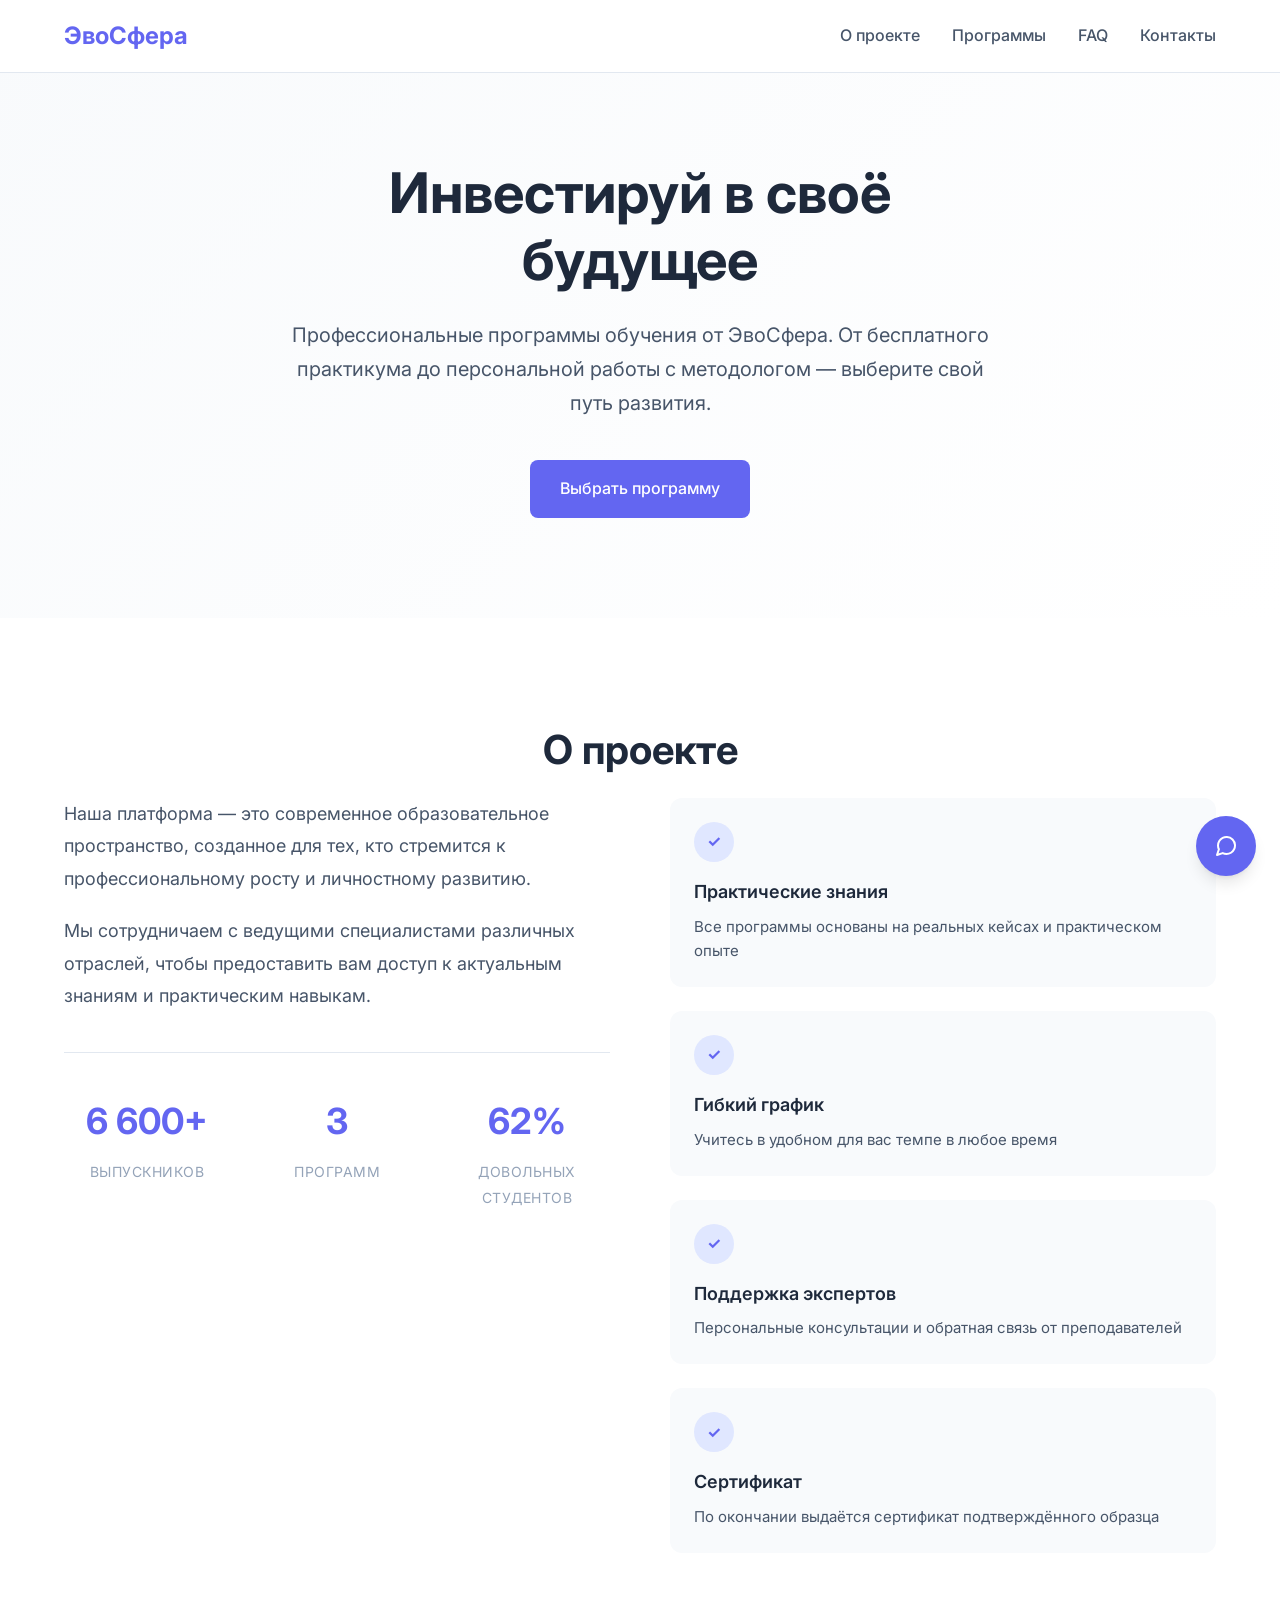
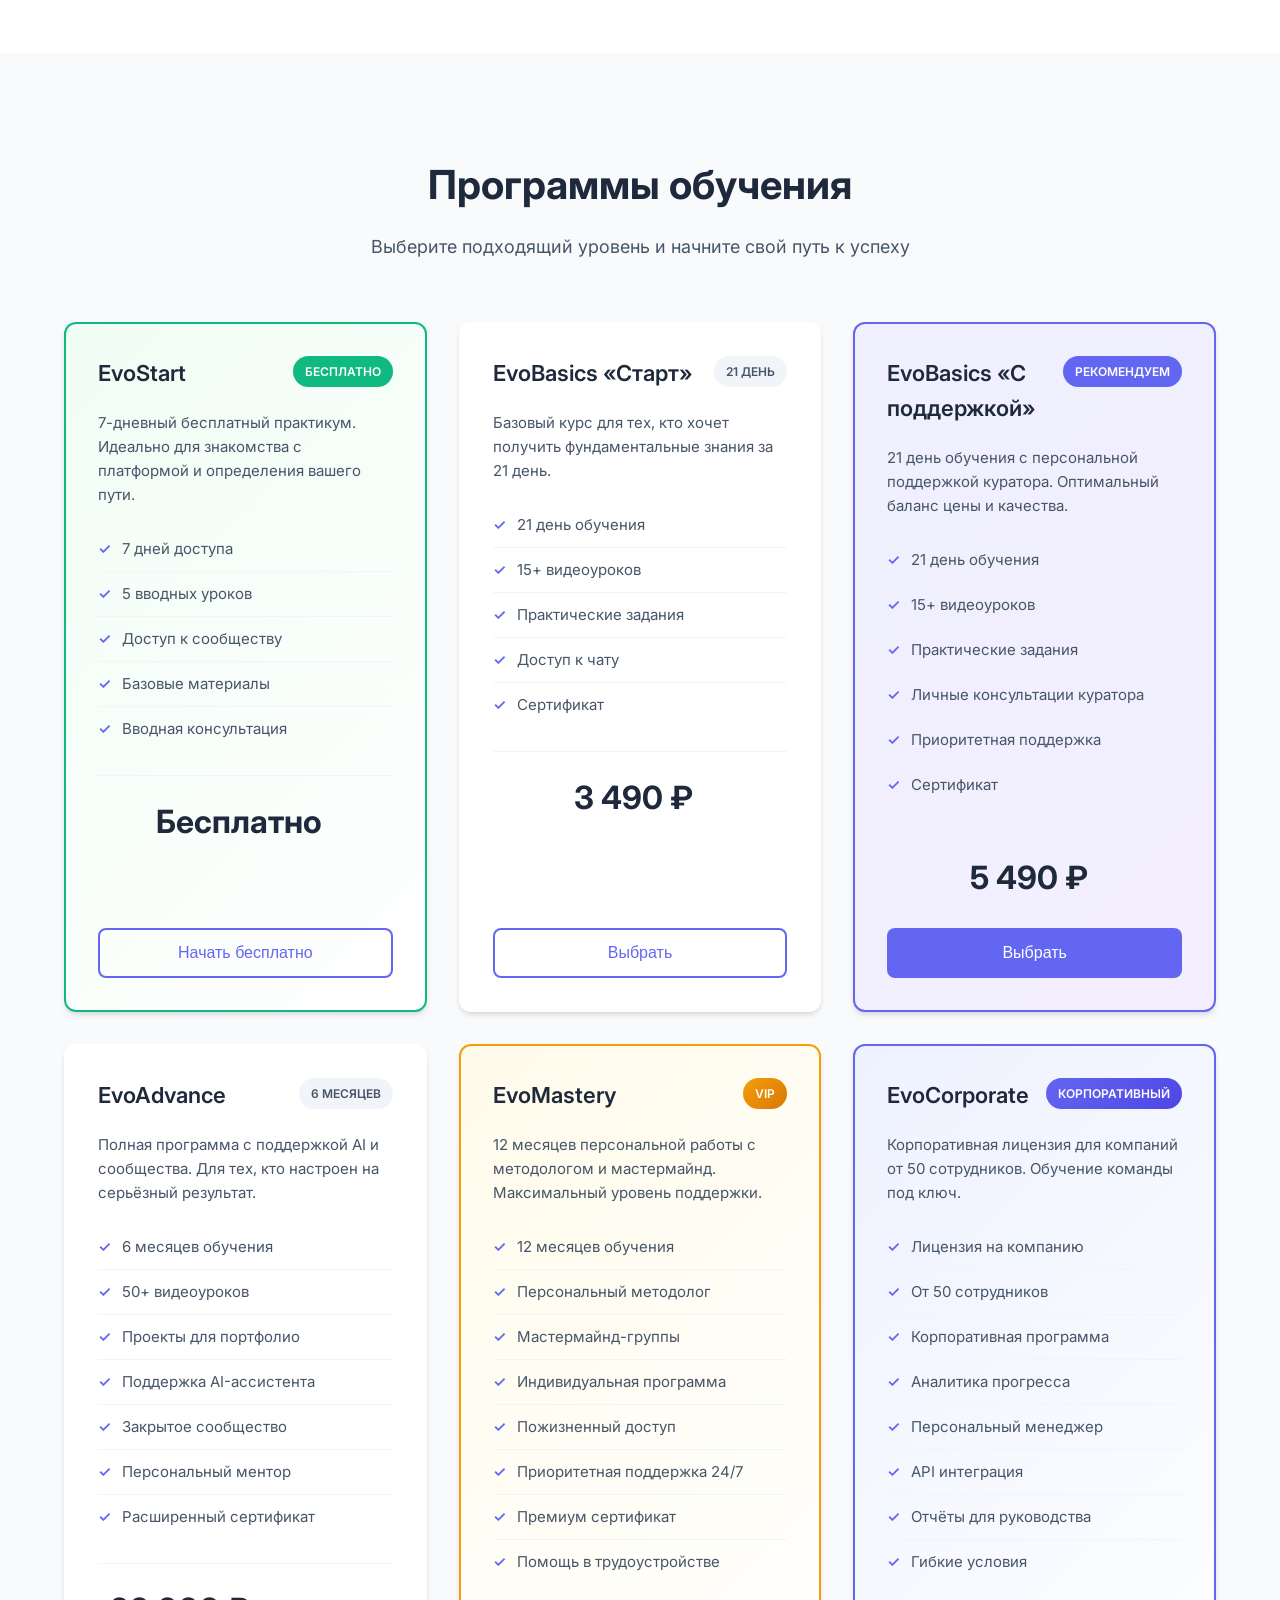
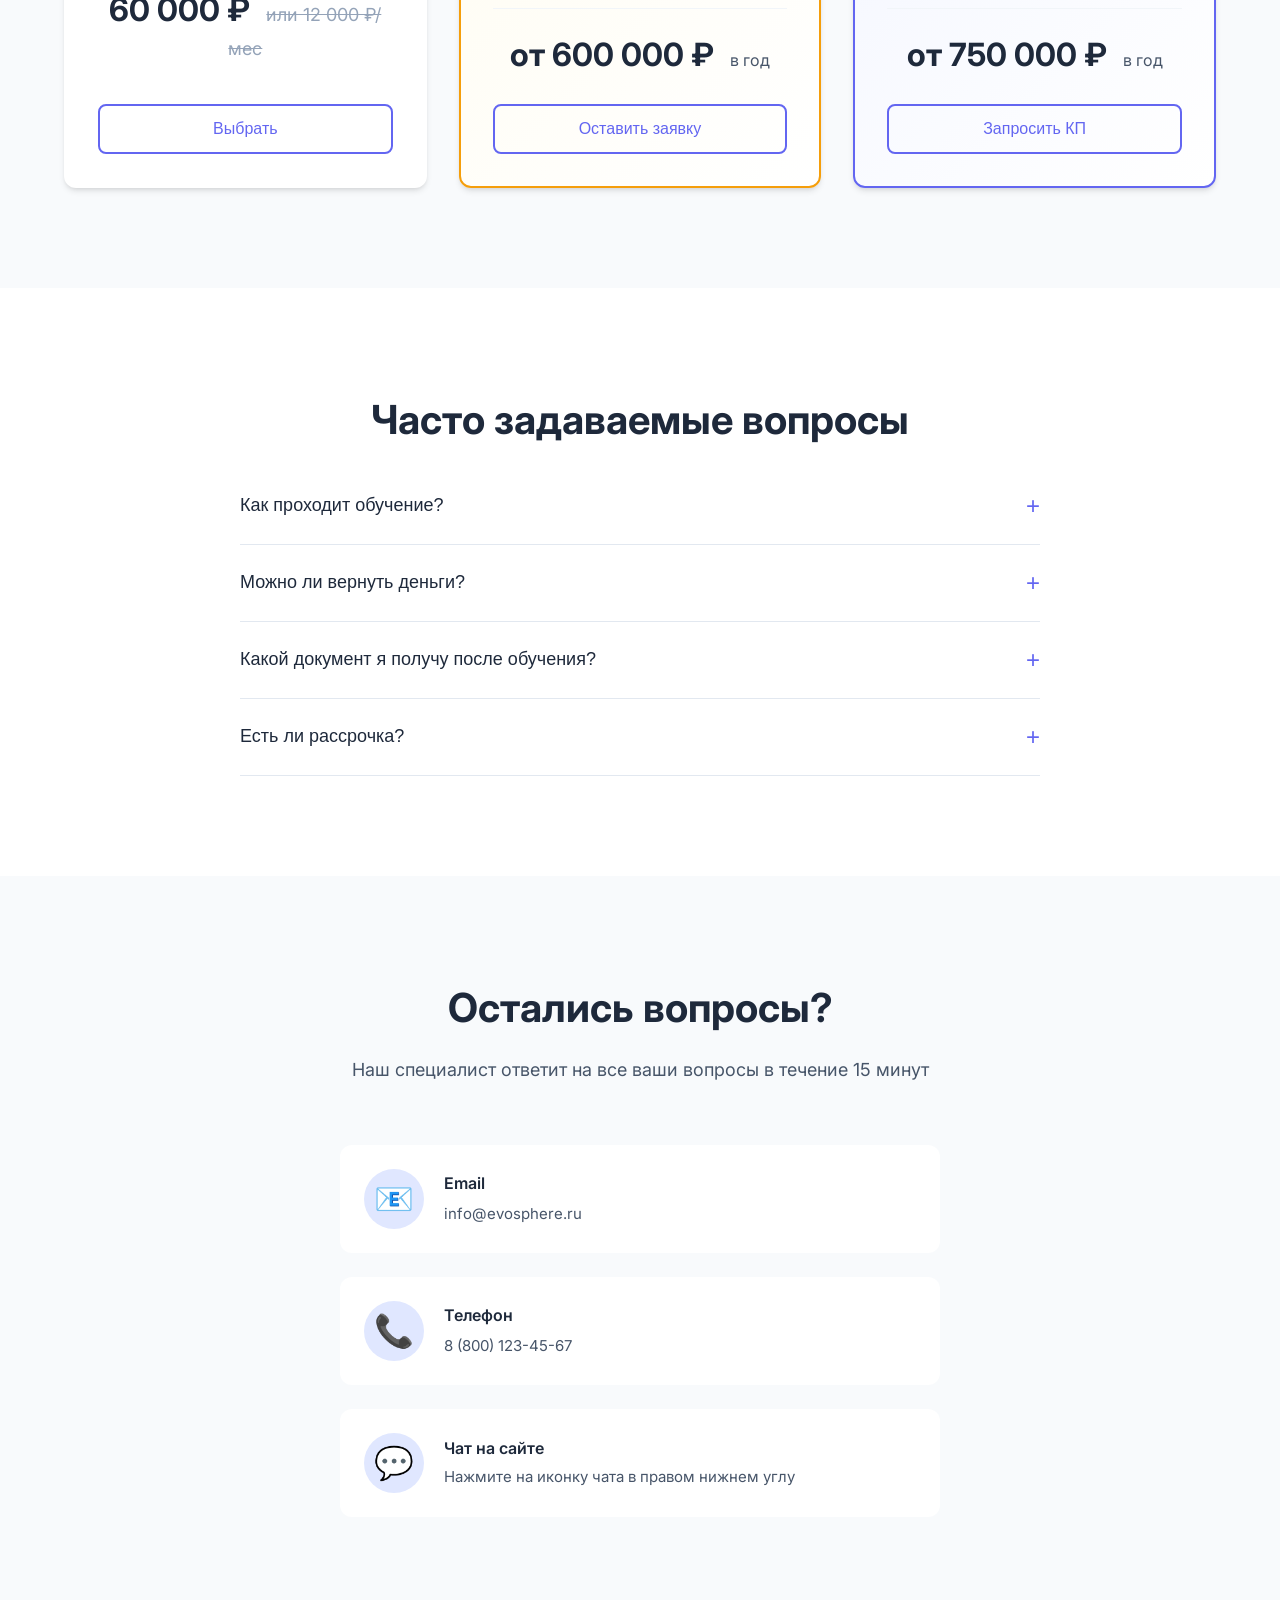
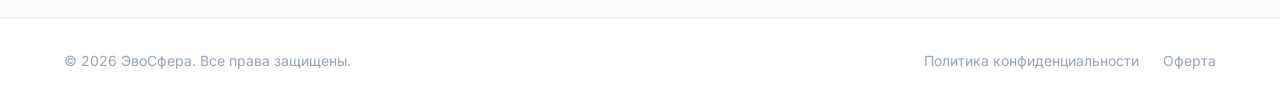
==== commit 7f5db846: "Initial commit: лендинг для образовательной платформы 3" ====
--- a/index.html
+++ b/index.html
@@ -3,7 +3,7 @@
 <head>
     <meta charset="UTF-8">
     <meta name="viewport" content="width=device-width, initial-scale=1.0">
-    <title>EvoPlatform — Обучение и развитие</title>
+    <title>ЭвоСфера — Обучение и развитие</title>
     <link rel="icon" type="image/svg+xml" href="favicon.svg">
     <link rel="stylesheet" href="styles.css">
     <link rel="preconnect" href="https://fonts.googleapis.com">
@@ -15,7 +15,7 @@
     <nav class="navbar">
         <div class="container">
             <div class="nav-content">
-                <a href="#" class="logo">EvoPlatform</a>
+                <a href="#" class="logo">ЭвоСфера</a>
                 <ul class="nav-links">
                     <li><a href="#about">О проекте</a></li>
                     <li><a href="#programs">Программы</a></li>
@@ -36,7 +36,7 @@
         <div class="container">
             <div class="hero-content">
                 <h1>Инвестируй в своё будущее</h1>
-                <p>Профессиональные программы обучения от EvoPlatform. От бесплатного практикума до персональной работы с методологом — выберите свой путь развития.</p>
+                <p>Профессиональные программы обучения от ЭвоСфера. От бесплатного практикума до персональной работы с методологом — выберите свой путь развития.</p>
                 <a href="#programs" class="btn btn-primary">Выбрать программу</a>
             </div>
         </div>
@@ -209,7 +209,7 @@
                         </ul>
                         <div class="program-price">
                             <span class="price-current">от 600 000 ₽</span>
-                            <span class="price-old">в год</span>
+                            <span class="price-period">в год</span>
                         </div>
                     </div>
                     <button class="btn btn-outline js-buy-program" data-program="evomastery" data-price="600000">Оставить заявку</button>
@@ -235,7 +235,7 @@
                         </ul>
                         <div class="program-price">
                             <span class="price-current">от 750 000 ₽</span>
-                            <span class="price-old">в год</span>
+                            <span class="price-period">в год</span>
                         </div>
                     </div>
                     <button class="btn btn-outline js-buy-program" data-program="evocorporate" data-price="750000">Запросить КП</button>
@@ -300,7 +300,7 @@
                         <div class="contact-icon">📧</div>
                         <div>
                             <h4>Email</h4>
-                            <a href="mailto:info@evoplatform.ru">info@evoplatform.ru</a>
+                            <a href="mailto:info@evosphere.ru">info@evosphere.ru</a>
                         </div>
                     </div>
                     <div class="contact-item">
@@ -327,7 +327,7 @@
         <div class="container">
             <div class="footer-content">
                 <div class="footer-left">
-                    <p>&copy; 2026 EvoPlatform. Все права защищены.</p>
+                    <p>&copy; 2026 ЭвоСфера. Все права защищены.</p>
                 </div>
                 <div class="footer-right">
                     <a href="#">Политика конфиденциальности</a>
@@ -359,7 +359,7 @@
                 <div class="message bot-message">
                     <div class="message-content">
                         <p>Здравствуйте! 👋</p>
-                        <p>Я специалист EduPlatform. Чем могу помочь?</p>
+                        <p>Я специалист ЭвоСфера. Чем могу помочь?</p>
                     </div>
                 </div>
             </div>
--- a/styles.css
+++ b/styles.css
@@ -124,6 +124,7 @@
     font-size: 24px;
     font-weight: 700;
     color: var(--primary);
+    font-family: 'Inter', sans-serif;
 }
 
 .nav-links {
@@ -467,6 +468,12 @@
     font-size: 18px;
     color: var(--text-light);
     text-decoration: line-through;
+}
+
+.price-period {
+    font-size: 16px;
+    color: var(--text-medium);
+    font-weight: 400;
 }
 
 .program-card .btn {
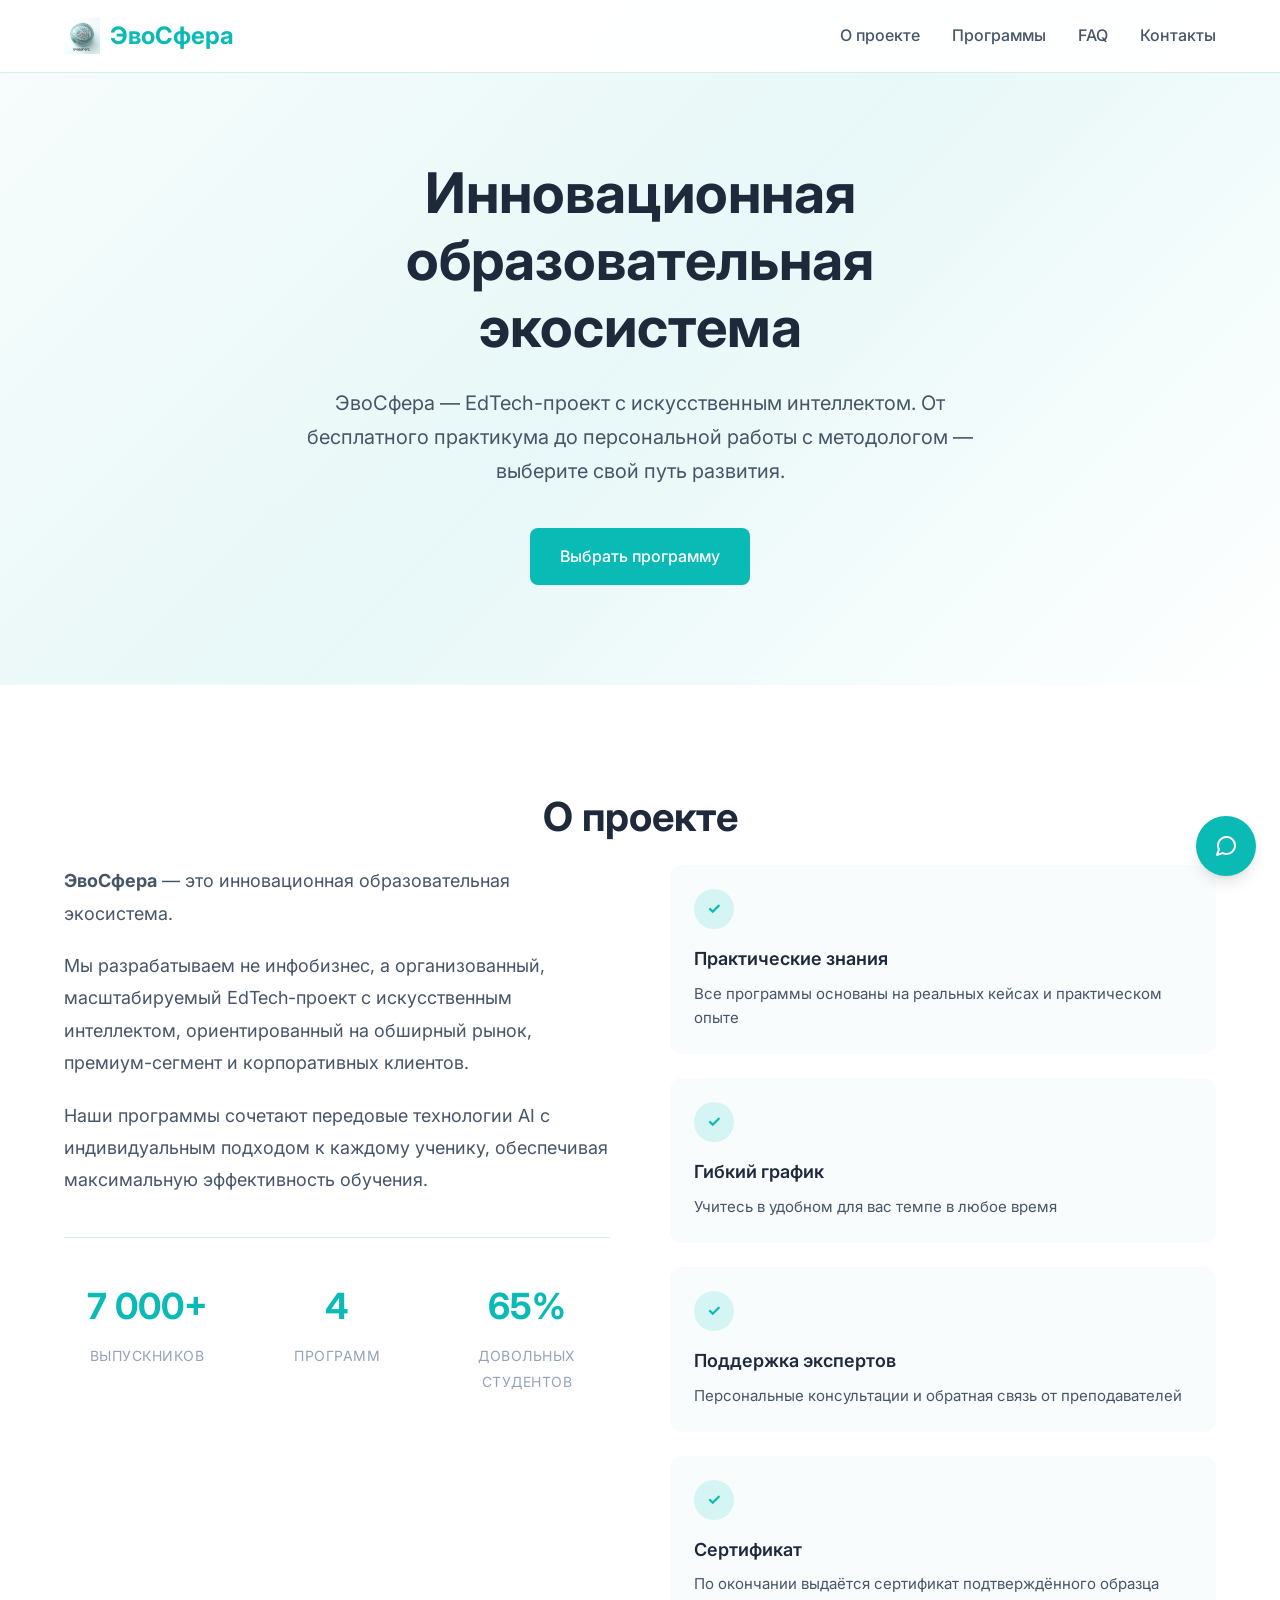
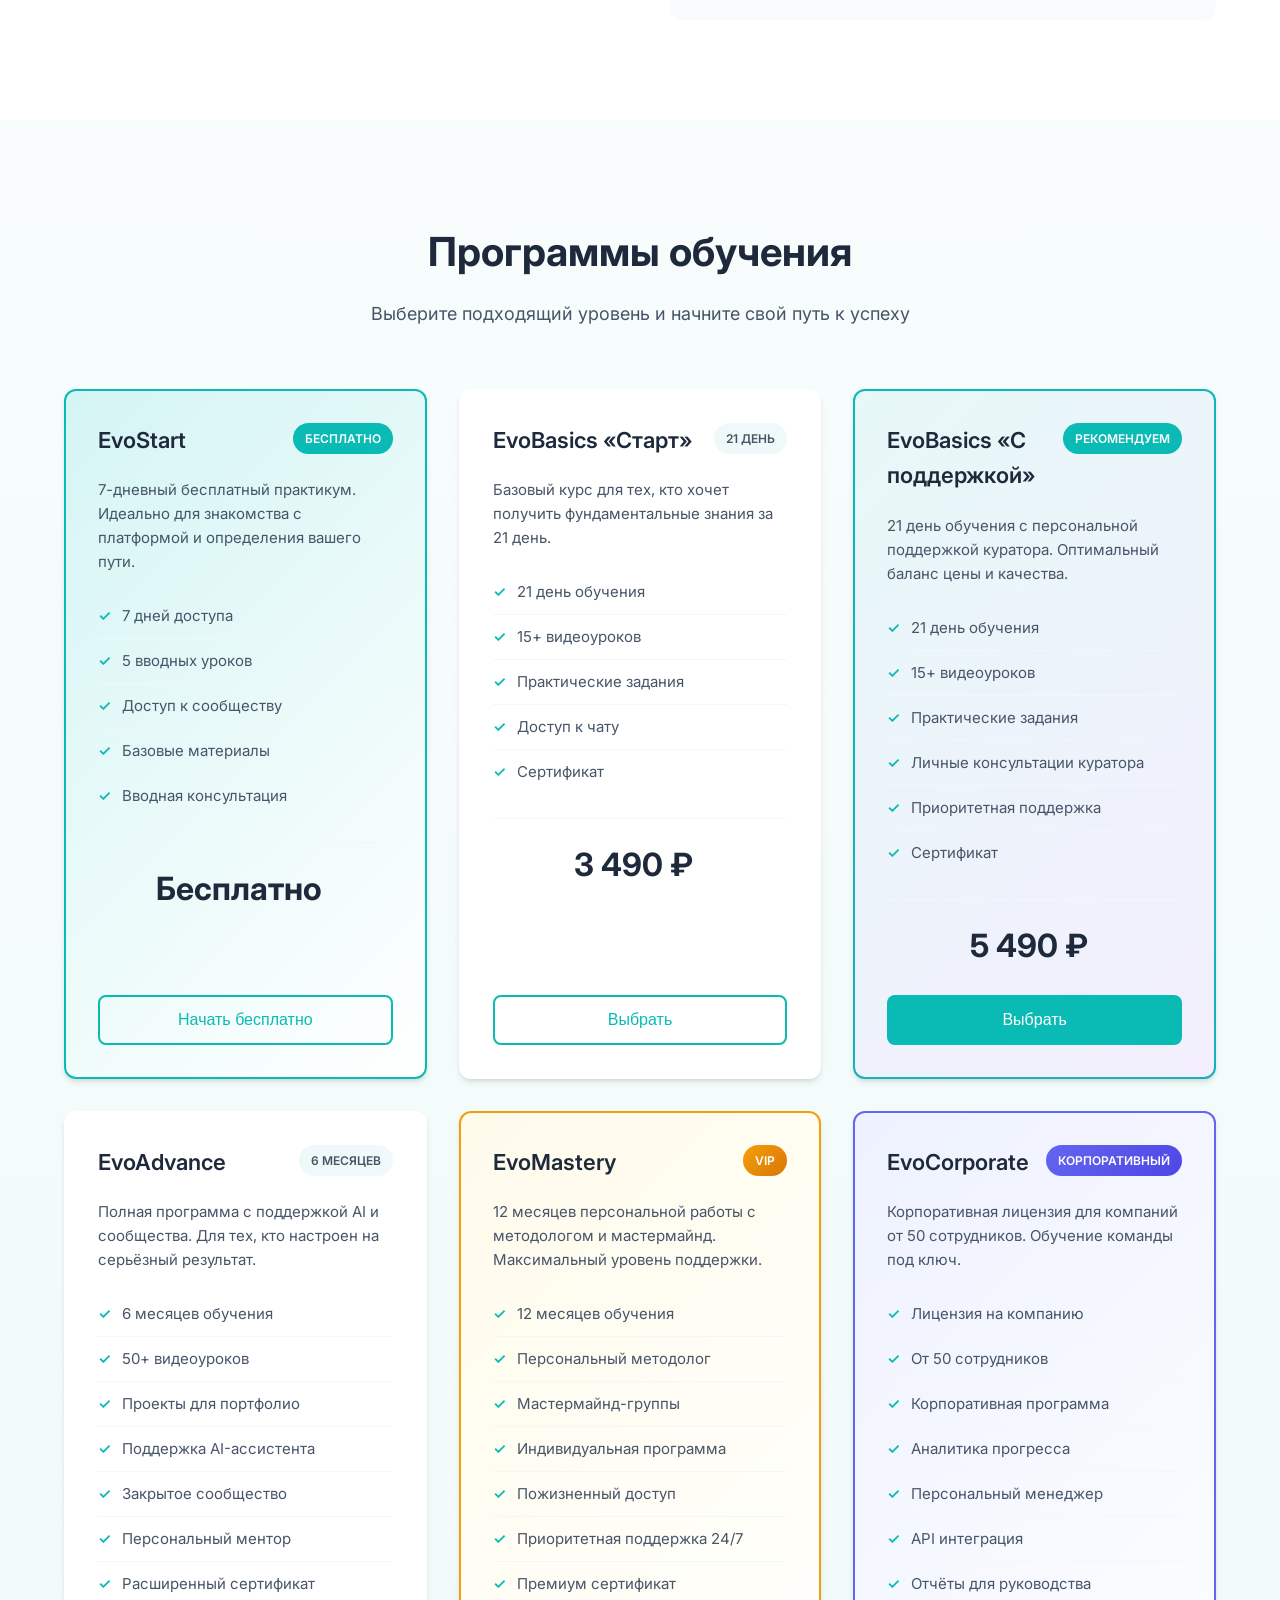
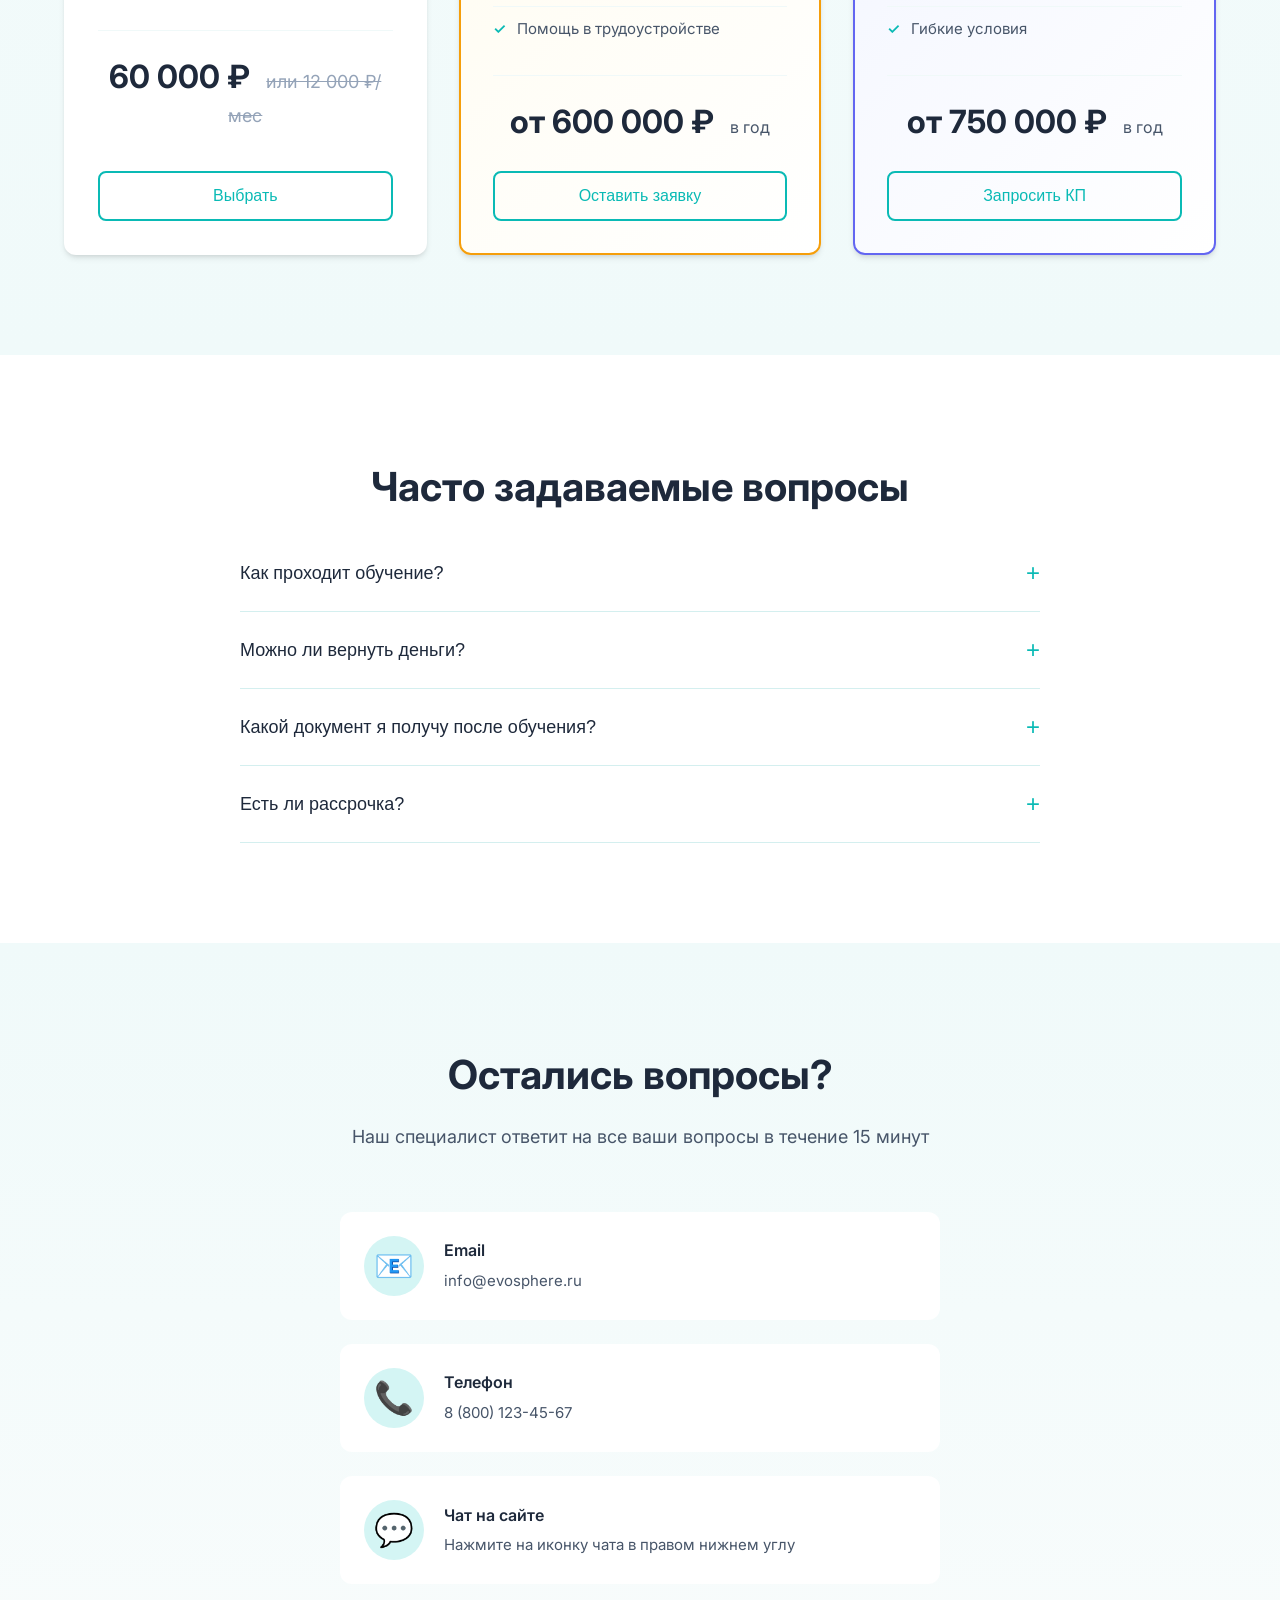
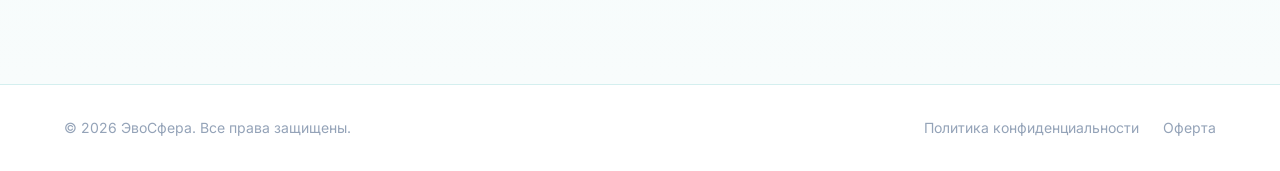
==== commit 999599ab: "Initial commit: лендинг для образовательной платформы 4" ====
--- a/index.html
+++ b/index.html
@@ -15,7 +15,10 @@
     <nav class="navbar">
         <div class="container">
             <div class="nav-content">
-                <a href="#" class="logo">ЭвоСфера</a>
+                <a href="#" class="logo">
+                    <img src="logo.png" alt="ЭвоСфера">
+                    ЭвоСфера
+                </a>
                 <ul class="nav-links">
                     <li><a href="#about">О проекте</a></li>
                     <li><a href="#programs">Программы</a></li>
@@ -35,8 +38,8 @@
     <section class="hero">
         <div class="container">
             <div class="hero-content">
-                <h1>Инвестируй в своё будущее</h1>
-                <p>Профессиональные программы обучения от ЭвоСфера. От бесплатного практикума до персональной работы с методологом — выберите свой путь развития.</p>
+                <h1>Инновационная образовательная экосистема</h1>
+                <p>ЭвоСфера — EdTech-проект с искусственным интеллектом. От бесплатного практикума до персональной работы с методологом — выберите свой путь развития.</p>
                 <a href="#programs" class="btn btn-primary">Выбрать программу</a>
             </div>
         </div>
@@ -48,8 +51,9 @@
             <h2 class="section-title">О проекте</h2>
             <div class="about-content">
                 <div class="about-text">
-                    <p>Наша платформа — это современное образовательное пространство, созданное для тех, кто стремится к профессиональному росту и личностному развитию.</p>
-                    <p>Мы сотрудничаем с ведущими специалистами различных отраслей, чтобы предоставить вам доступ к актуальным знаниям и практическим навыкам.</p>
+                    <p><strong>ЭвоСфера</strong> — это инновационная образовательная экосистема.</p>
+                    <p>Мы разрабатываем не инфобизнес, а организованный, масштабируемый EdTech-проект с искусственным интеллектом, ориентированный на обширный рынок, премиум-сегмент и корпоративных клиентов.</p>
+                    <p>Наши программы сочетают передовые технологии AI с индивидуальным подходом к каждому ученику, обеспечивая максимальную эффективность обучения.</p>
                     <div class="stats">
                         <div class="stat-item">
                             <span class="stat-number">10000+</span>
@@ -359,7 +363,7 @@
                 <div class="message bot-message">
                     <div class="message-content">
                         <p>Здравствуйте! 👋</p>
-                        <p>Я специалист ЭвоСфера. Чем могу помочь?</p>
+                        <p>Я AI-ассистент ЭвоСфера. Чем могу помочь?</p>
                     </div>
                 </div>
             </div>
--- a/styles.css
+++ b/styles.css
@@ -6,16 +6,17 @@
 }
 
 :root {
-    --primary: #6366f1;
-    --primary-hover: #4f46e5;
-    --primary-light: #e0e7ff;
+    --primary: #0abab5;
+    --primary-hover: #099e9a;
+    --primary-light: #d4f5f4;
+    --primary-dark: #087e7a;
     --text-dark: #1e293b;
     --text-medium: #475569;
     --text-light: #94a3b8;
     --bg-white: #ffffff;
-    --bg-light: #f8fafc;
-    --bg-lighter: #f1f5f9;
-    --border: #e2e8f0;
+    --bg-light: #f8fcfc;
+    --bg-lighter: #f0f9f9;
+    --border: #d4efef;
     --shadow-sm: 0 1px 2px 0 rgb(0 0 0 / 0.05);
     --shadow: 0 4px 6px -1px rgb(0 0 0 / 0.1), 0 2px 4px -2px rgb(0 0 0 / 0.1);
     --shadow-lg: 0 10px 15px -3px rgb(0 0 0 / 0.1), 0 4px 6px -4px rgb(0 0 0 / 0.1);
@@ -121,10 +122,18 @@
 }
 
 .logo {
+    display: flex;
+    align-items: center;
+    gap: 10px;
     font-size: 24px;
     font-weight: 700;
     color: var(--primary);
     font-family: 'Inter', sans-serif;
+}
+
+.logo img {
+    height: 36px;
+    width: auto;
 }
 
 .nav-links {
@@ -178,7 +187,7 @@
 /* ===== HERO ===== */
 .hero {
     padding: 160px 0 100px;
-    background: linear-gradient(135deg, var(--bg-light) 0%, var(--bg-white) 100%);
+    background: linear-gradient(135deg, var(--bg-light) 0%, #e8f8f8 50%, var(--bg-white) 100%);
     text-align: center;
 }
 
@@ -312,7 +321,7 @@
 /* ===== PROGRAMS ===== */
 .programs {
     padding: 100px 0;
-    background: var(--bg-light);
+    background: linear-gradient(180deg, var(--bg-light) 0%, #f0fafa 100%);
 }
 
 .programs-grid {
@@ -357,8 +366,8 @@
 }
 
 .program-card.free-program {
-    border-color: #10b981;
-    background: linear-gradient(135deg, #f0fdf4 0%, var(--bg-white) 100%);
+    border-color: var(--primary);
+    background: linear-gradient(135deg, var(--primary-light) 0%, var(--bg-white) 100%);
 }
 
 .program-card.premium-card {
@@ -372,7 +381,7 @@
 }
 
 .program-badge.free {
-    background: #10b981;
+    background: var(--primary);
     color: white;
 }
 
@@ -546,7 +555,7 @@
 /* ===== CONTACT ===== */
 .contact {
     padding: 100px 0;
-    background: var(--bg-light);
+    background: linear-gradient(180deg, #f0fafa 0%, var(--bg-light) 100%);
 }
 
 .contact-content {
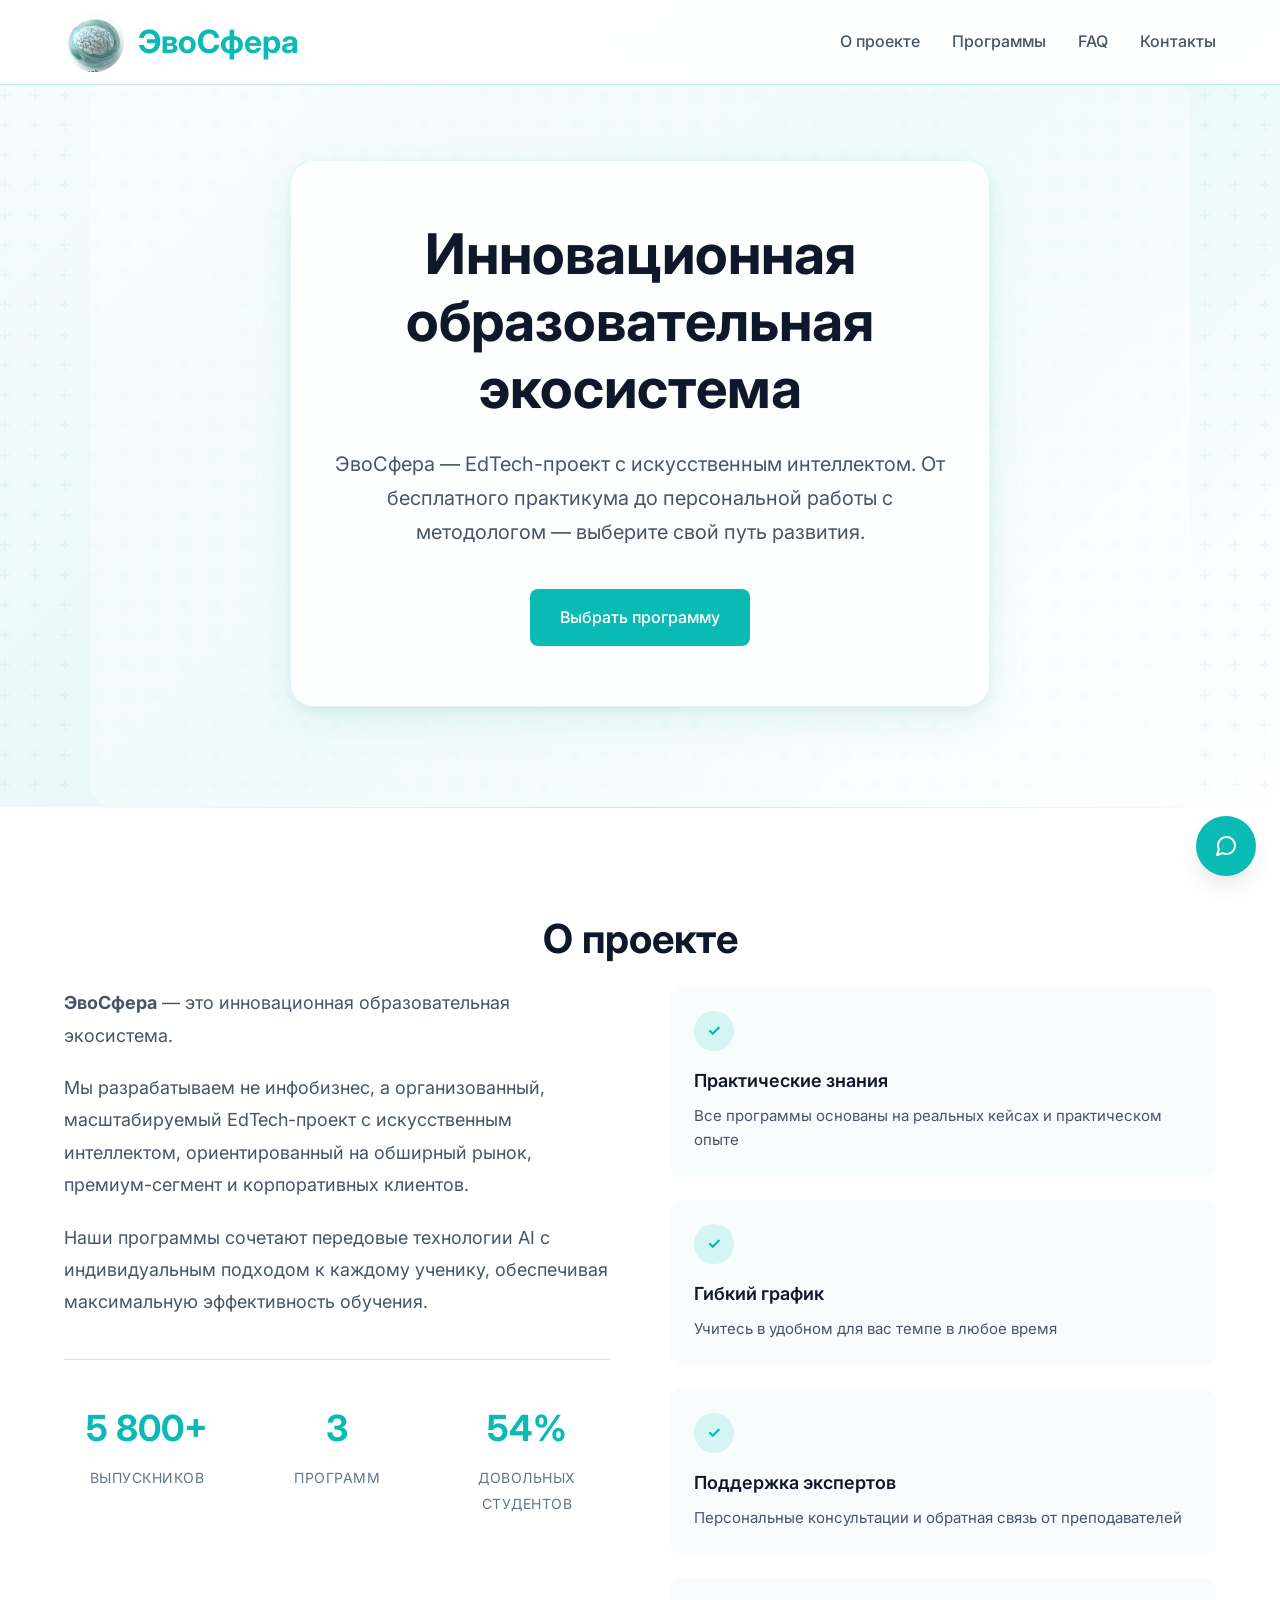
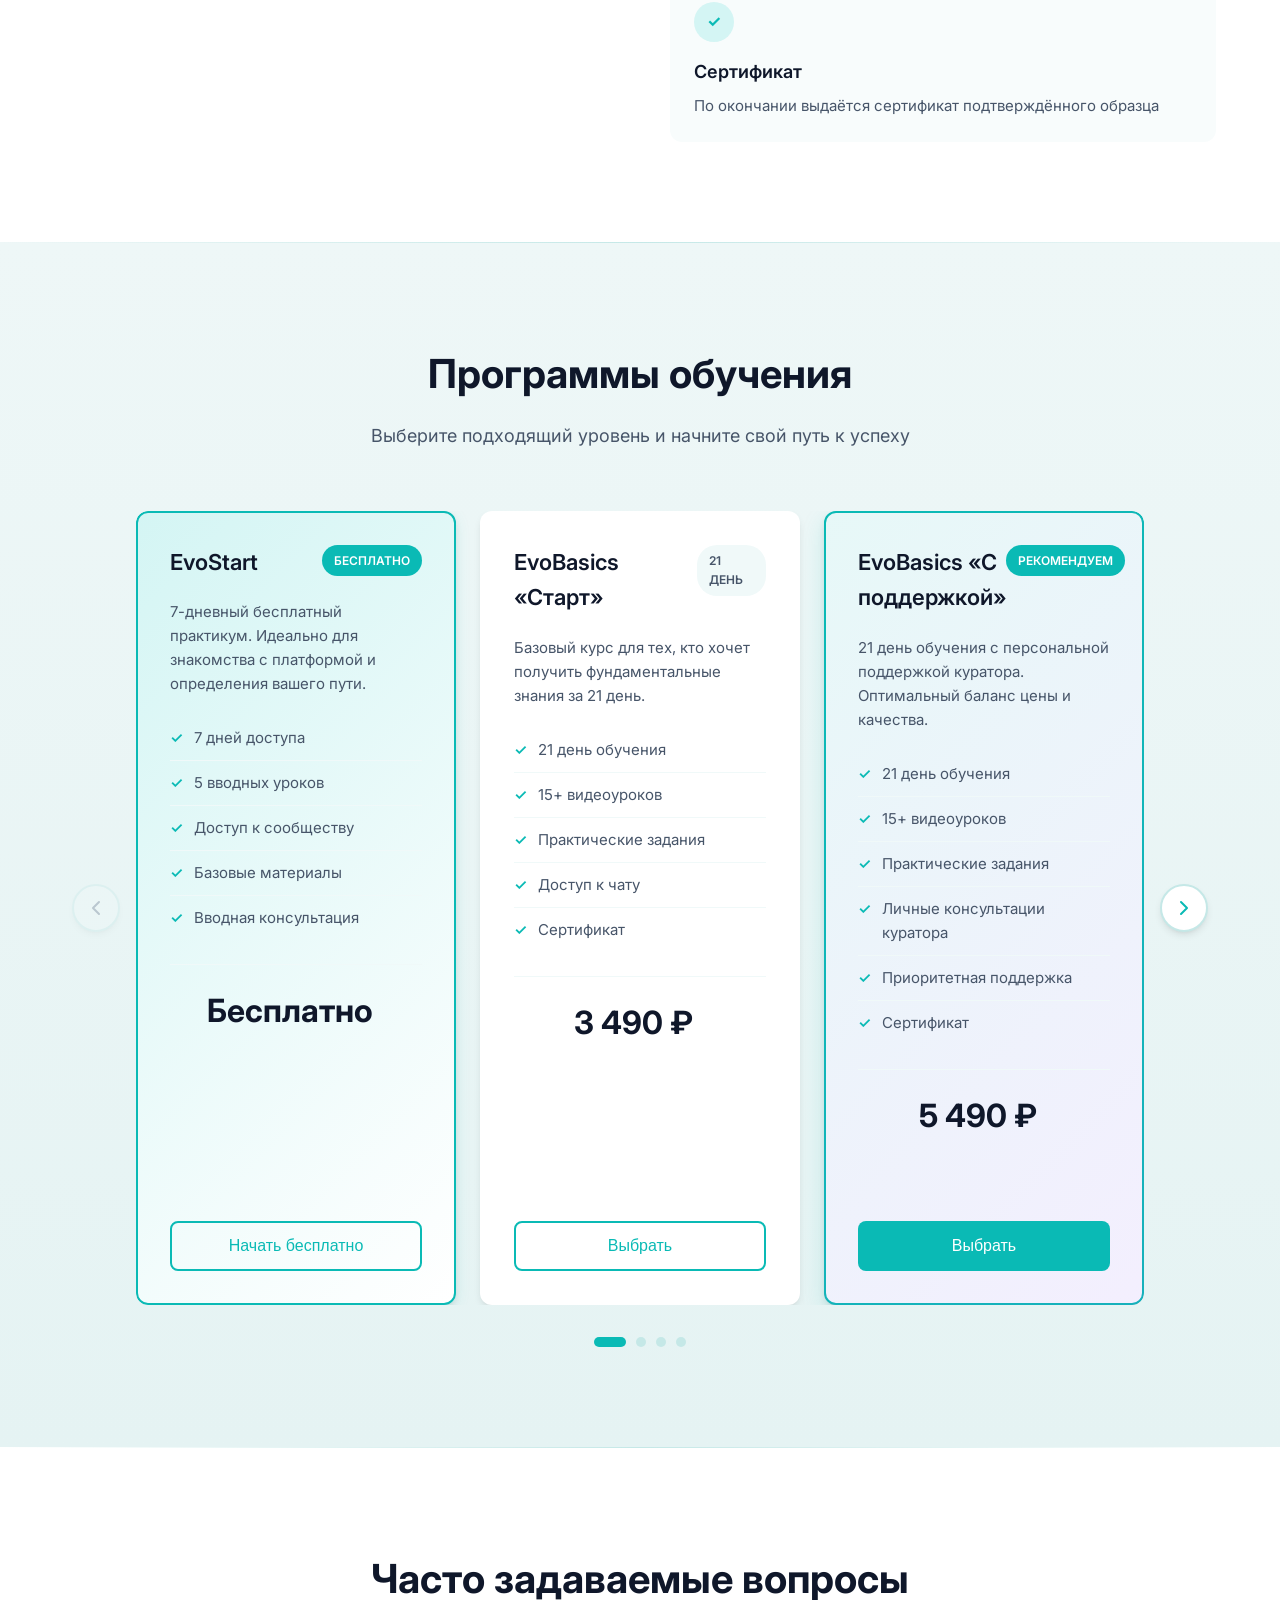
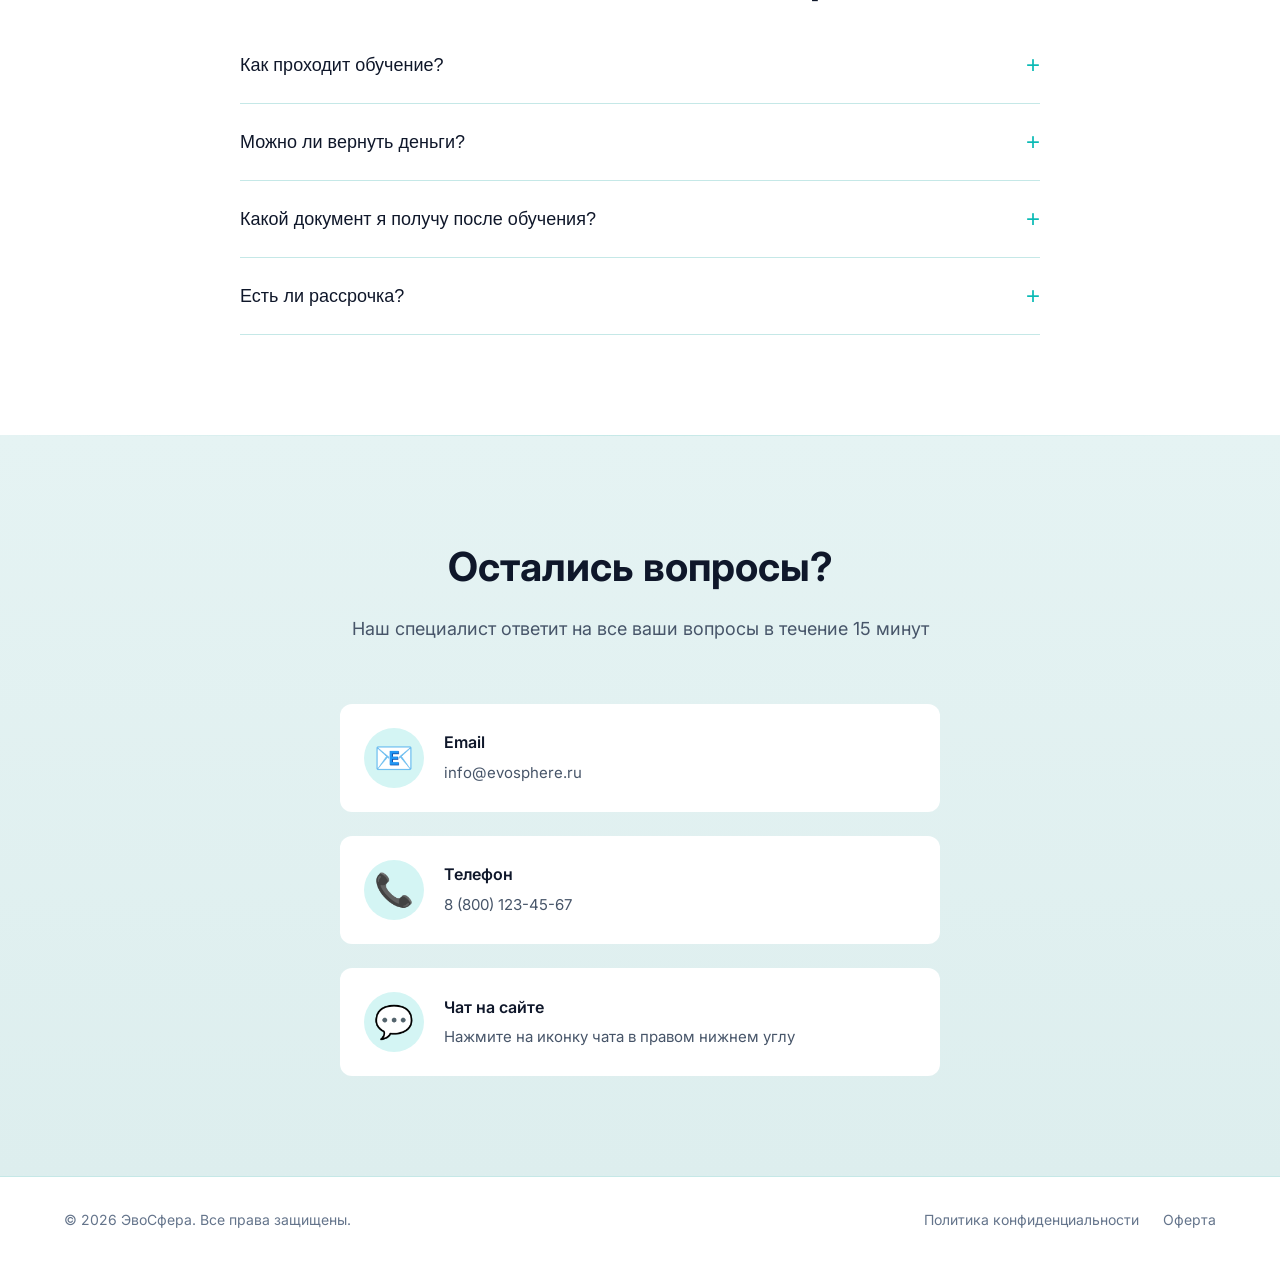
==== commit 53004d03: "Initial commit: лендинг для образовательной платформы 6" ====
--- a/index.html
+++ b/index.html
@@ -100,151 +100,162 @@
         <div class="container">
             <h2 class="section-title">Программы обучения</h2>
             <p class="section-subtitle">Выберите подходящий уровень и начните свой путь к успеху</p>
-            <div class="programs-grid">
-                <!-- Программа 1: EvoStart -->
-                <div class="program-card free-program">
-                    <div class="program-header">
-                        <h3>EvoStart</h3>
-                        <span class="program-badge free">Бесплатно</span>
-                    </div>
-                    <div class="program-body">
-                        <p class="program-description">7-дневный бесплатный практикум. Идеально для знакомства с платформой и определения вашего пути.</p>
-                        <ul class="program-features">
-                            <li>7 дней доступа</li>
-                            <li>5 вводных уроков</li>
-                            <li>Доступ к сообществу</li>
-                            <li>Базовые материалы</li>
-                            <li>Вводная консультация</li>
-                        </ul>
-                        <div class="program-price">
-                            <span class="price-current">Бесплатно</span>
-                        </div>
-                    </div>
-                    <button class="btn btn-outline js-buy-program" data-program="evostart" data-price="0">Начать бесплатно</button>
-                </div>
-
-                <!-- Программа 2: EvoBasics Старт -->
-                <div class="program-card">
-                    <div class="program-header">
-                        <h3>EvoBasics «Старт»</h3>
-                        <span class="program-badge">21 день</span>
-                    </div>
-                    <div class="program-body">
-                        <p class="program-description">Базовый курс для тех, кто хочет получить фундаментальные знания за 21 день.</p>
-                        <ul class="program-features">
-                            <li>21 день обучения</li>
-                            <li>15+ видеоуроков</li>
-                            <li>Практические задания</li>
-                            <li>Доступ к чату</li>
-                            <li>Сертификат</li>
-                        </ul>
-                        <div class="program-price">
-                            <span class="price-current">3 490 ₽</span>
-                        </div>
-                    </div>
-                    <button class="btn btn-outline js-buy-program" data-program="evobasics-start" data-price="3490">Выбрать</button>
-                </div>
-
-                <!-- Программа 3: EvoBasics С поддержкой -->
-                <div class="program-card featured">
-                    <div class="program-header">
-                        <h3>EvoBasics «С поддержкой»</h3>
-                        <span class="program-badge recommended">Рекомендуем</span>
-                    </div>
-                    <div class="program-body">
-                        <p class="program-description">21 день обучения с персональной поддержкой куратора. Оптимальный баланс цены и качества.</p>
-                        <ul class="program-features">
-                            <li>21 день обучения</li>
-                            <li>15+ видеоуроков</li>
-                            <li>Практические задания</li>
-                            <li>Личные консультации куратора</li>
-                            <li>Приоритетная поддержка</li>
-                            <li>Сертификат</li>
-                        </ul>
-                        <div class="program-price">
-                            <span class="price-current">5 490 ₽</span>
-                        </div>
-                    </div>
-                    <button class="btn btn-primary js-buy-program" data-program="evobasics-support" data-price="5490">Выбрать</button>
-                </div>
-
-                <!-- Программа 4: EvoAdvance -->
-                <div class="program-card">
-                    <div class="program-header">
-                        <h3>EvoAdvance</h3>
-                        <span class="program-badge">6 месяцев</span>
-                    </div>
-                    <div class="program-body">
-                        <p class="program-description">Полная программа с поддержкой AI и сообщества. Для тех, кто настроен на серьёзный результат.</p>
-                        <ul class="program-features">
-                            <li>6 месяцев обучения</li>
-                            <li>50+ видеоуроков</li>
-                            <li>Проекты для портфолио</li>
-                            <li>Поддержка AI-ассистента</li>
-                            <li>Закрытое сообщество</li>
-                            <li>Персональный ментор</li>
-                            <li>Расширенный сертификат</li>
-                        </ul>
-                        <div class="program-price">
-                            <span class="price-current">60 000 ₽</span>
-                            <span class="price-old">или 12 000 ₽/мес</span>
-                        </div>
-                    </div>
-                    <button class="btn btn-outline js-buy-program" data-program="evoadvance" data-price="60000">Выбрать</button>
-                </div>
-
-                <!-- Программа 5: EvoMastery -->
-                <div class="program-card premium-card">
-                    <div class="program-header">
-                        <h3>EvoMastery</h3>
-                        <span class="program-badge vip">VIP</span>
-                    </div>
-                    <div class="program-body">
-                        <p class="program-description">12 месяцев персональной работы с методологом и мастермайнд. Максимальный уровень поддержки.</p>
-                        <ul class="program-features">
-                            <li>12 месяцев обучения</li>
-                            <li>Персональный методолог</li>
-                            <li>Мастермайнд-группы</li>
-                            <li>Индивидуальная программа</li>
-                            <li>Пожизненный доступ</li>
-                            <li>Приоритетная поддержка 24/7</li>
-                            <li>Премиум сертификат</li>
-                            <li>Помощь в трудоустройстве</li>
-                        </ul>
-                        <div class="program-price">
-                            <span class="price-current">от 600 000 ₽</span>
-                            <span class="price-period">в год</span>
-                        </div>
-                    </div>
-                    <button class="btn btn-outline js-buy-program" data-program="evomastery" data-price="600000">Оставить заявку</button>
-                </div>
-
-                <!-- Программа 6: EvoCorporate -->
-                <div class="program-card corporate-card">
-                    <div class="program-header">
-                        <h3>EvoCorporate</h3>
-                        <span class="program-badge corporate">Корпоративный</span>
-                    </div>
-                    <div class="program-body">
-                        <p class="program-description">Корпоративная лицензия для компаний от 50 сотрудников. Обучение команды под ключ.</p>
-                        <ul class="program-features">
-                            <li>Лицензия на компанию</li>
-                            <li>От 50 сотрудников</li>
-                            <li>Корпоративная программа</li>
-                            <li>Аналитика прогресса</li>
-                            <li>Персональный менеджер</li>
-                            <li>API интеграция</li>
-                            <li>Отчёты для руководства</li>
-                            <li>Гибкие условия</li>
-                        </ul>
-                        <div class="program-price">
-                            <span class="price-current">от 750 000 ₽</span>
-                            <span class="price-period">в год</span>
-                        </div>
-                    </div>
-                    <button class="btn btn-outline js-buy-program" data-program="evocorporate" data-price="750000">Запросить КП</button>
-                </div>
-            </div>
+            <div class="carousel-wrapper">
+                <button class="carousel-btn carousel-btn-prev" id="carouselPrev" aria-label="Предыдущая">
+                    <svg width="24" height="24" viewBox="0 0 24 24" fill="none" stroke="currentColor" stroke-width="2" stroke-linecap="round" stroke-linejoin="round"><path d="M15 18l-6-6 6-6"/></svg>
+                </button>
+                <div class="carousel-viewport" id="carouselViewport">
+                    <div class="carousel-track" id="carouselTrack">
+                        <!-- Программа 1: EvoStart -->
+                        <div class="program-card free-program">
+                            <div class="program-header">
+                                <h3>EvoStart</h3>
+                                <span class="program-badge free">Бесплатно</span>
+                            </div>
+                            <div class="program-body">
+                                <p class="program-description">7-дневный бесплатный практикум. Идеально для знакомства с платформой и определения вашего пути.</p>
+                                <ul class="program-features">
+                                    <li>7 дней доступа</li>
+                                    <li>5 вводных уроков</li>
+                                    <li>Доступ к сообществу</li>
+                                    <li>Базовые материалы</li>
+                                    <li>Вводная консультация</li>
+                                </ul>
+                                <div class="program-price">
+                                    <span class="price-current">Бесплатно</span>
+                                </div>
+                            </div>
+                            <button class="btn btn-outline js-buy-program" data-program="evostart" data-price="0">Начать бесплатно</button>
+                        </div>
+
+                        <!-- Программа 2: EvoBasics Старт -->
+                        <div class="program-card">
+                            <div class="program-header">
+                                <h3>EvoBasics «Старт»</h3>
+                                <span class="program-badge">21 день</span>
+                            </div>
+                            <div class="program-body">
+                                <p class="program-description">Базовый курс для тех, кто хочет получить фундаментальные знания за 21 день.</p>
+                                <ul class="program-features">
+                                    <li>21 день обучения</li>
+                                    <li>15+ видеоуроков</li>
+                                    <li>Практические задания</li>
+                                    <li>Доступ к чату</li>
+                                    <li>Сертификат</li>
+                                </ul>
+                                <div class="program-price">
+                                    <span class="price-current">3 490 ₽</span>
+                                </div>
+                            </div>
+                            <button class="btn btn-outline js-buy-program" data-program="evobasics-start" data-price="3490">Выбрать</button>
+                        </div>
+
+                        <!-- Программа 3: EvoBasics С поддержкой -->
+                        <div class="program-card featured">
+                            <div class="program-header">
+                                <h3>EvoBasics «С поддержкой»</h3>
+                                <span class="program-badge recommended">Рекомендуем</span>
+                            </div>
+                            <div class="program-body">
+                                <p class="program-description">21 день обучения с персональной поддержкой куратора. Оптимальный баланс цены и качества.</p>
+                                <ul class="program-features">
+                                    <li>21 день обучения</li>
+                                    <li>15+ видеоуроков</li>
+                                    <li>Практические задания</li>
+                                    <li>Личные консультации куратора</li>
+                                    <li>Приоритетная поддержка</li>
+                                    <li>Сертификат</li>
+                                </ul>
+                                <div class="program-price">
+                                    <span class="price-current">5 490 ₽</span>
+                                </div>
+                            </div>
+                            <button class="btn btn-primary js-buy-program" data-program="evobasics-support" data-price="5490">Выбрать</button>
+                        </div>
+
+                        <!-- Программа 4: EvoAdvance -->
+                        <div class="program-card">
+                            <div class="program-header">
+                                <h3>EvoAdvance</h3>
+                                <span class="program-badge">6 месяцев</span>
+                            </div>
+                            <div class="program-body">
+                                <p class="program-description">Полная программа с поддержкой AI и сообщества. Для тех, кто настроен на серьёзный результат.</p>
+                                <ul class="program-features">
+                                    <li>6 месяцев обучения</li>
+                                    <li>50+ видеоуроков</li>
+                                    <li>Проекты для портфолио</li>
+                                    <li>Поддержка AI-ассистента</li>
+                                    <li>Закрытое сообщество</li>
+                                    <li>Персональный ментор</li>
+                                    <li>Расширенный сертификат</li>
+                                </ul>
+                                <div class="program-price">
+                                    <span class="price-current">60 000 ₽</span>
+                                    <span class="price-old">или 12 000 ₽/мес</span>
+                                </div>
+                            </div>
+                            <button class="btn btn-outline js-buy-program" data-program="evoadvance" data-price="60000">Выбрать</button>
+                        </div>
+
+                        <!-- Программа 5: EvoMastery -->
+                        <div class="program-card premium-card">
+                            <div class="program-header">
+                                <h3>EvoMastery</h3>
+                                <span class="program-badge vip">VIP</span>
+                            </div>
+                            <div class="program-body">
+                                <p class="program-description">12 месяцев персональной работы с методологом и мастермайнд. Максимальный уровень поддержки.</p>
+                                <ul class="program-features">
+                                    <li>12 месяцев обучения</li>
+                                    <li>Персональный методолог</li>
+                                    <li>Мастермайнд-группы</li>
+                                    <li>Индивидуальная программа</li>
+                                    <li>Пожизненный доступ</li>
+                                    <li>Приоритетная поддержка 24/7</li>
+                                    <li>Премиум сертификат</li>
+                                    <li>Помощь в трудоустройстве</li>
+                                </ul>
+                                <div class="program-price">
+                                    <span class="price-current">от 600 000 ₽</span>
+                                    <span class="price-period">в год</span>
+                                </div>
+                            </div>
+                            <button class="btn btn-outline js-buy-program" data-program="evomastery" data-price="600000">Оставить заявку</button>
+                        </div>
+
+                        <!-- Программа 6: EvoCorporate -->
+                        <div class="program-card corporate-card">
+                            <div class="program-header">
+                                <h3>EvoCorporate</h3>
+                                <span class="program-badge corporate">Корпоративный</span>
+                            </div>
+                            <div class="program-body">
+                                <p class="program-description">Корпоративная лицензия для компаний от 50 сотрудников. Обучение команды под ключ.</p>
+                                <ul class="program-features">
+                                    <li>Лицензия на компанию</li>
+                                    <li>От 50 сотрудников</li>
+                                    <li>Корпоративная программа</li>
+                                    <li>Аналитика прогресса</li>
+                                    <li>Персональный менеджер</li>
+                                    <li>API интеграция</li>
+                                    <li>Отчёты для руководства</li>
+                                    <li>Гибкие условия</li>
+                                </ul>
+                                <div class="program-price">
+                                    <span class="price-current">от 750 000 ₽</span>
+                                    <span class="price-period">в год</span>
+                                </div>
+                            </div>
+                            <button class="btn btn-outline js-buy-program" data-program="evocorporate" data-price="750000">Запросить КП</button>
+                        </div>
+                    </div>
+                </div>
+                <button class="carousel-btn carousel-btn-next" id="carouselNext" aria-label="Следующая">
+                    <svg width="24" height="24" viewBox="0 0 24 24" fill="none" stroke="currentColor" stroke-width="2" stroke-linecap="round" stroke-linejoin="round"><path d="M9 18l6-6-6-6"/></svg>
+                </button>
+            </div>
+            <div class="carousel-dots" id="carouselDots"></div>
         </div>
     </section>
 
--- a/styles.css
+++ b/styles.css
@@ -10,17 +10,17 @@
     --primary-hover: #099e9a;
     --primary-light: #d4f5f4;
     --primary-dark: #087e7a;
-    --text-dark: #1e293b;
+    --text-dark: #0f172a;
     --text-medium: #475569;
-    --text-light: #94a3b8;
+    --text-light: #64748b;
     --bg-white: #ffffff;
     --bg-light: #f8fcfc;
     --bg-lighter: #f0f9f9;
-    --border: #d4efef;
-    --shadow-sm: 0 1px 2px 0 rgb(0 0 0 / 0.05);
-    --shadow: 0 4px 6px -1px rgb(0 0 0 / 0.1), 0 2px 4px -2px rgb(0 0 0 / 0.1);
-    --shadow-lg: 0 10px 15px -3px rgb(0 0 0 / 0.1), 0 4px 6px -4px rgb(0 0 0 / 0.1);
-    --shadow-xl: 0 20px 25px -5px rgb(0 0 0 / 0.1), 0 8px 10px -6px rgb(0 0 0 / 0.1);
+    --border: #c5e8e7;
+    --shadow-sm: 0 1px 3px 0 rgb(0 0 0 / 0.08), 0 1px 2px -1px rgb(0 0 0 / 0.08);
+    --shadow: 0 4px 8px -2px rgb(0 0 0 / 0.12), 0 2px 4px -3px rgb(0 0 0 / 0.08);
+    --shadow-lg: 0 12px 24px -6px rgb(0 0 0 / 0.12), 0 4px 10px -5px rgb(0 0 0 / 0.08);
+    --shadow-xl: 0 24px 40px -12px rgb(0 0 0 / 0.15), 0 8px 16px -8px rgb(0 0 0 / 0.1);
     --radius: 12px;
     --radius-sm: 8px;
     --transition: all 0.3s ease;
@@ -118,22 +118,24 @@
     display: flex;
     justify-content: space-between;
     align-items: center;
-    height: 72px;
+    height: 84px;
 }
 
 .logo {
     display: flex;
     align-items: center;
-    gap: 10px;
-    font-size: 24px;
+    gap: 14px;
+    font-size: 32px;
     font-weight: 700;
     color: var(--primary);
     font-family: 'Inter', sans-serif;
 }
 
 .logo img {
-    height: 36px;
-    width: auto;
+    height: 60px;
+    width: 60px;
+    object-fit: cover;
+    border-radius: 50%;
 }
 
 .nav-links {
@@ -187,13 +189,43 @@
 /* ===== HERO ===== */
 .hero {
     padding: 160px 0 100px;
-    background: linear-gradient(135deg, var(--bg-light) 0%, #e8f8f8 50%, var(--bg-white) 100%);
+    background: 
+        url("data:image/svg+xml,%3Csvg width='60' height='60' viewBox='0 0 60 60' xmlns='http://www.w3.org/2000/svg'%3E%3Cg fill='none' fill-rule='evenodd'%3E%3Cg fill='%230abab5' fill-opacity='0.06'%3E%3Cpath d='M36 34v-4h-2v4h-4v2h4v4h2v-4h4v-2h-4zm0-30V0h-2v4h-4v2h4v4h2V6h4V4h-4zM6 34v-4H4v4H0v2h4v4h2v-4h4v-2H6zM6 4V0H4v4H0v2h4v4h2V6h4V4H6z'/%3E%3C/g%3E%3C/g%3E%3C/svg%3E"),
+        linear-gradient(135deg, var(--bg-light) 0%, #e8f8f8 50%, var(--bg-white) 100%);
     text-align: center;
+    position: relative;
+}
+
+.hero::before {
+    content: '';
+    position: absolute;
+    top: 80px;
+    left: 50%;
+    transform: translateX(-50%);
+    width: 90%;
+    max-width: 1100px;
+    height: calc(100% - 80px);
+    background: rgba(255, 255, 255, 0.4);
+    border-radius: 24px;
+    backdrop-filter: blur(2px);
+    z-index: 0;
+    pointer-events: none;
+}
+
+.hero .container {
+    position: relative;
+    z-index: 1;
 }
 
 .hero-content {
     max-width: 700px;
     margin: 0 auto;
+    padding: 60px 40px;
+    background: rgba(255, 255, 255, 0.82);
+    backdrop-filter: blur(10px);
+    border-radius: 24px;
+    box-shadow: 0 12px 40px rgba(10, 186, 181, 0.1), 0 4px 12px rgba(0, 0, 0, 0.06);
+    border: 1px solid rgba(10, 186, 181, 0.12);
 }
 
 .hero h1 {
@@ -202,6 +234,7 @@
     line-height: 1.2;
     margin-bottom: 24px;
     color: var(--text-dark);
+    text-shadow: 0 1px 2px rgba(0, 0, 0, 0.04);
 }
 
 .hero p {
@@ -231,6 +264,17 @@
 .about {
     padding: 100px 0;
     background: var(--bg-white);
+    position: relative;
+}
+
+.about::before {
+    content: '';
+    position: absolute;
+    top: 0;
+    left: 0;
+    right: 0;
+    height: 1px;
+    background: linear-gradient(90deg, transparent, var(--border), transparent);
 }
 
 .about-content {
@@ -321,14 +365,107 @@
 /* ===== PROGRAMS ===== */
 .programs {
     padding: 100px 0;
-    background: linear-gradient(180deg, var(--bg-light) 0%, #f0fafa 100%);
-}
-
-.programs-grid {
-    display: grid;
-    grid-template-columns: repeat(3, 1fr);
-    gap: 32px;
-    align-items: stretch;
+    background: linear-gradient(180deg, #eef7f7 0%, #e5f3f3 100%);
+    position: relative;
+}
+
+.programs::before {
+    content: '';
+    position: absolute;
+    top: 0;
+    left: 0;
+    right: 0;
+    height: 1px;
+    background: linear-gradient(90deg, transparent, var(--border), transparent);
+}
+
+/* ===== PROGRAMS / CAROUSEL ===== */
+.carousel-wrapper {
+    position: relative;
+    display: flex;
+    align-items: center;
+    gap: 16px;
+    padding: 0 8px;
+}
+
+.carousel-viewport {
+    overflow: hidden;
+    flex-grow: 1;
+    border-radius: var(--radius);
+}
+
+.carousel-track {
+    display: flex;
+    transition: transform 0.5s cubic-bezier(0.25, 0.46, 0.45, 0.94);
+    gap: 24px;
+}
+
+.carousel-track .program-card {
+    flex: 0 0 calc(33.333% - 16px);
+    min-width: 300px;
+}
+
+/* Кнопки карусели */
+.carousel-btn {
+    width: 48px;
+    height: 48px;
+    border-radius: 50%;
+    background: var(--bg-white);
+    border: 2px solid var(--border);
+    color: var(--primary);
+    cursor: pointer;
+    display: flex;
+    align-items: center;
+    justify-content: center;
+    transition: var(--transition);
+    flex-shrink: 0;
+    box-shadow: var(--shadow);
+}
+
+.carousel-btn:hover {
+    background: var(--primary);
+    color: white;
+    border-color: var(--primary);
+    transform: scale(1.08);
+    box-shadow: var(--shadow-lg);
+}
+
+.carousel-btn:disabled {
+    opacity: 0.35;
+    cursor: not-allowed;
+    transform: none;
+    background: var(--bg-lighter);
+    border-color: var(--border);
+    color: var(--text-light);
+}
+
+/* Точки-индикаторы */
+.carousel-dots {
+    display: flex;
+    justify-content: center;
+    gap: 10px;
+    margin-top: 32px;
+}
+
+.carousel-dot {
+    width: 10px;
+    height: 10px;
+    border-radius: 50%;
+    background: var(--border);
+    border: none;
+    cursor: pointer;
+    transition: var(--transition);
+    padding: 0;
+}
+
+.carousel-dot.active {
+    background: var(--primary);
+    width: 32px;
+    border-radius: 5px;
+}
+
+.carousel-dot:hover {
+    background: var(--primary-hover);
 }
 
 .program-card {
@@ -350,6 +487,7 @@
 .program-card.featured {
     border-color: var(--primary);
     position: relative;
+    box-shadow: 0 8px 24px rgba(10, 186, 181, 0.15), var(--shadow);
 }
 
 .program-card.featured::before {
@@ -368,16 +506,19 @@
 .program-card.free-program {
     border-color: var(--primary);
     background: linear-gradient(135deg, var(--primary-light) 0%, var(--bg-white) 100%);
+    box-shadow: 0 4px 16px rgba(10, 186, 181, 0.1), var(--shadow);
 }
 
 .program-card.premium-card {
     border-color: #f59e0b;
     background: linear-gradient(135deg, #fffbeb 0%, var(--bg-white) 100%);
+    box-shadow: 0 4px 16px rgba(245, 158, 11, 0.1), var(--shadow);
 }
 
 .program-card.corporate-card {
     border-color: #6366f1;
     background: linear-gradient(135deg, #eef2ff 0%, var(--bg-white) 100%);
+    box-shadow: 0 4px 16px rgba(99, 102, 241, 0.1), var(--shadow);
 }
 
 .program-badge.free {
@@ -493,6 +634,17 @@
 .faq {
     padding: 100px 0;
     background: var(--bg-white);
+    position: relative;
+}
+
+.faq::before {
+    content: '';
+    position: absolute;
+    top: 0;
+    left: 0;
+    right: 0;
+    height: 1px;
+    background: linear-gradient(90deg, transparent, var(--border), transparent);
 }
 
 .faq-list {
@@ -555,7 +707,18 @@
 /* ===== CONTACT ===== */
 .contact {
     padding: 100px 0;
-    background: linear-gradient(180deg, #f0fafa 0%, var(--bg-light) 100%);
+    background: linear-gradient(180deg, #e5f3f3 0%, #ddeeee 100%);
+    position: relative;
+}
+
+.contact::before {
+    content: '';
+    position: absolute;
+    top: 0;
+    left: 0;
+    right: 0;
+    height: 1px;
+    background: linear-gradient(90deg, transparent, var(--border), transparent);
 }
 
 .contact-content {
@@ -988,74 +1151,66 @@
 
 /* ===== RESPONSIVE ===== */
 @media (max-width: 1024px) {
-    .programs-grid {
-        grid-template-columns: repeat(2, 1fr);
-    }
-    
-    .program-card.featured {
-        order: -1;
-    }
-}
-
-@media (max-width: 1200px) {
-    .programs-grid {
-        grid-template-columns: repeat(2, 1fr);
+    .carousel-track .program-card {
+        flex: 0 0 calc(50% - 12px);
+        min-width: 280px;
     }
 }
 
 @media (max-width: 768px) {
-    .programs-grid {
-        grid-template-columns: 1fr;
-        max-width: 450px;
-        margin: 0 auto;
-    }
-    
-    .program-card.featured {
-        order: -1;
-    }
-}
-
-@media (max-width: 768px) {
+    /* Карусель — 1 карточка */
+    .carousel-track .program-card {
+        flex: 0 0 100%;
+        min-width: 260px;
+    }
+
+    .carousel-btn {
+        width: 40px;
+        height: 40px;
+    }
+
     .hero {
         padding: 120px 0 60px;
     }
-    
+
+    .hero-content {
+        padding: 40px 24px;
+    }
+
     .hero h1 {
         font-size: 36px;
     }
-    
+
     .hero p {
         font-size: 18px;
     }
-    
+
     .section-title {
         font-size: 32px;
     }
-    
+
     .about-content {
         grid-template-columns: 1fr;
         gap: 40px;
     }
-    
+
     .stats {
         grid-template-columns: repeat(3, 1fr);
         gap: 16px;
     }
-    
+
     .stat-number {
         font-size: 28px;
     }
-    
-    .programs-grid {
-        grid-template-columns: 1fr;
-        max-width: 450px;
-        margin: 0 auto;
-    }
-    
+
+    .nav-content {
+        height: 84px;
+    }
+
     .nav-links {
         display: none;
         position: absolute;
-        top: 72px;
+        top: 84px;
         left: 0;
         right: 0;
         background: var(--bg-white);
@@ -1065,21 +1220,21 @@
         border-bottom: 1px solid var(--border);
         box-shadow: var(--shadow);
     }
-    
+
     .nav-links.active {
         display: flex;
     }
-    
+
     .mobile-menu-btn {
         display: flex;
     }
-    
+
     .chat-window {
         width: calc(100vw - 48px);
         right: -12px;
         height: 450px;
     }
-    
+
     .footer-content {
         flex-direction: column;
         gap: 16px;
@@ -1091,24 +1246,24 @@
     .container {
         padding: 0 16px;
     }
-    
+
     .hero h1 {
         font-size: 28px;
     }
-    
+
     .section-title {
         font-size: 28px;
     }
-    
+
     .btn {
         padding: 12px 20px;
         font-size: 15px;
     }
-    
+
     .program-card {
         padding: 24px;
     }
-    
+
     .price-current {
         font-size: 28px;
     }
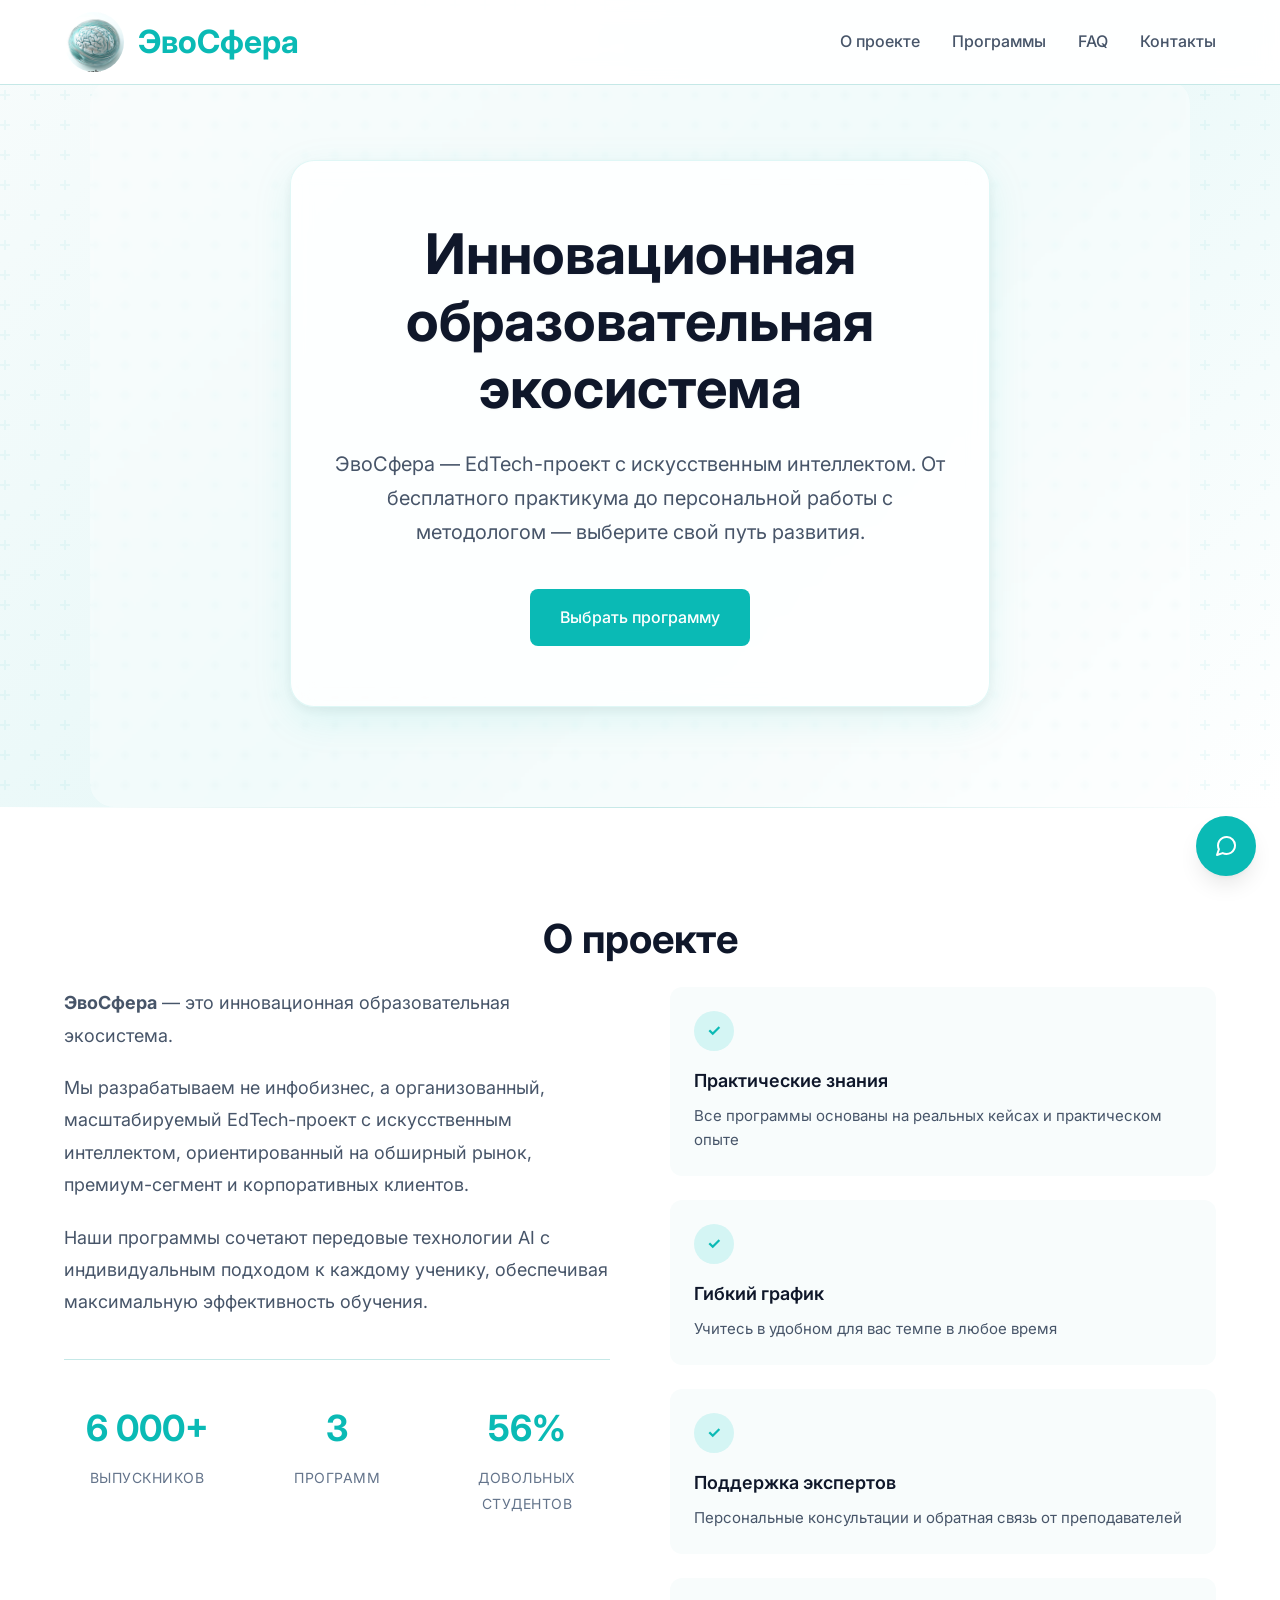
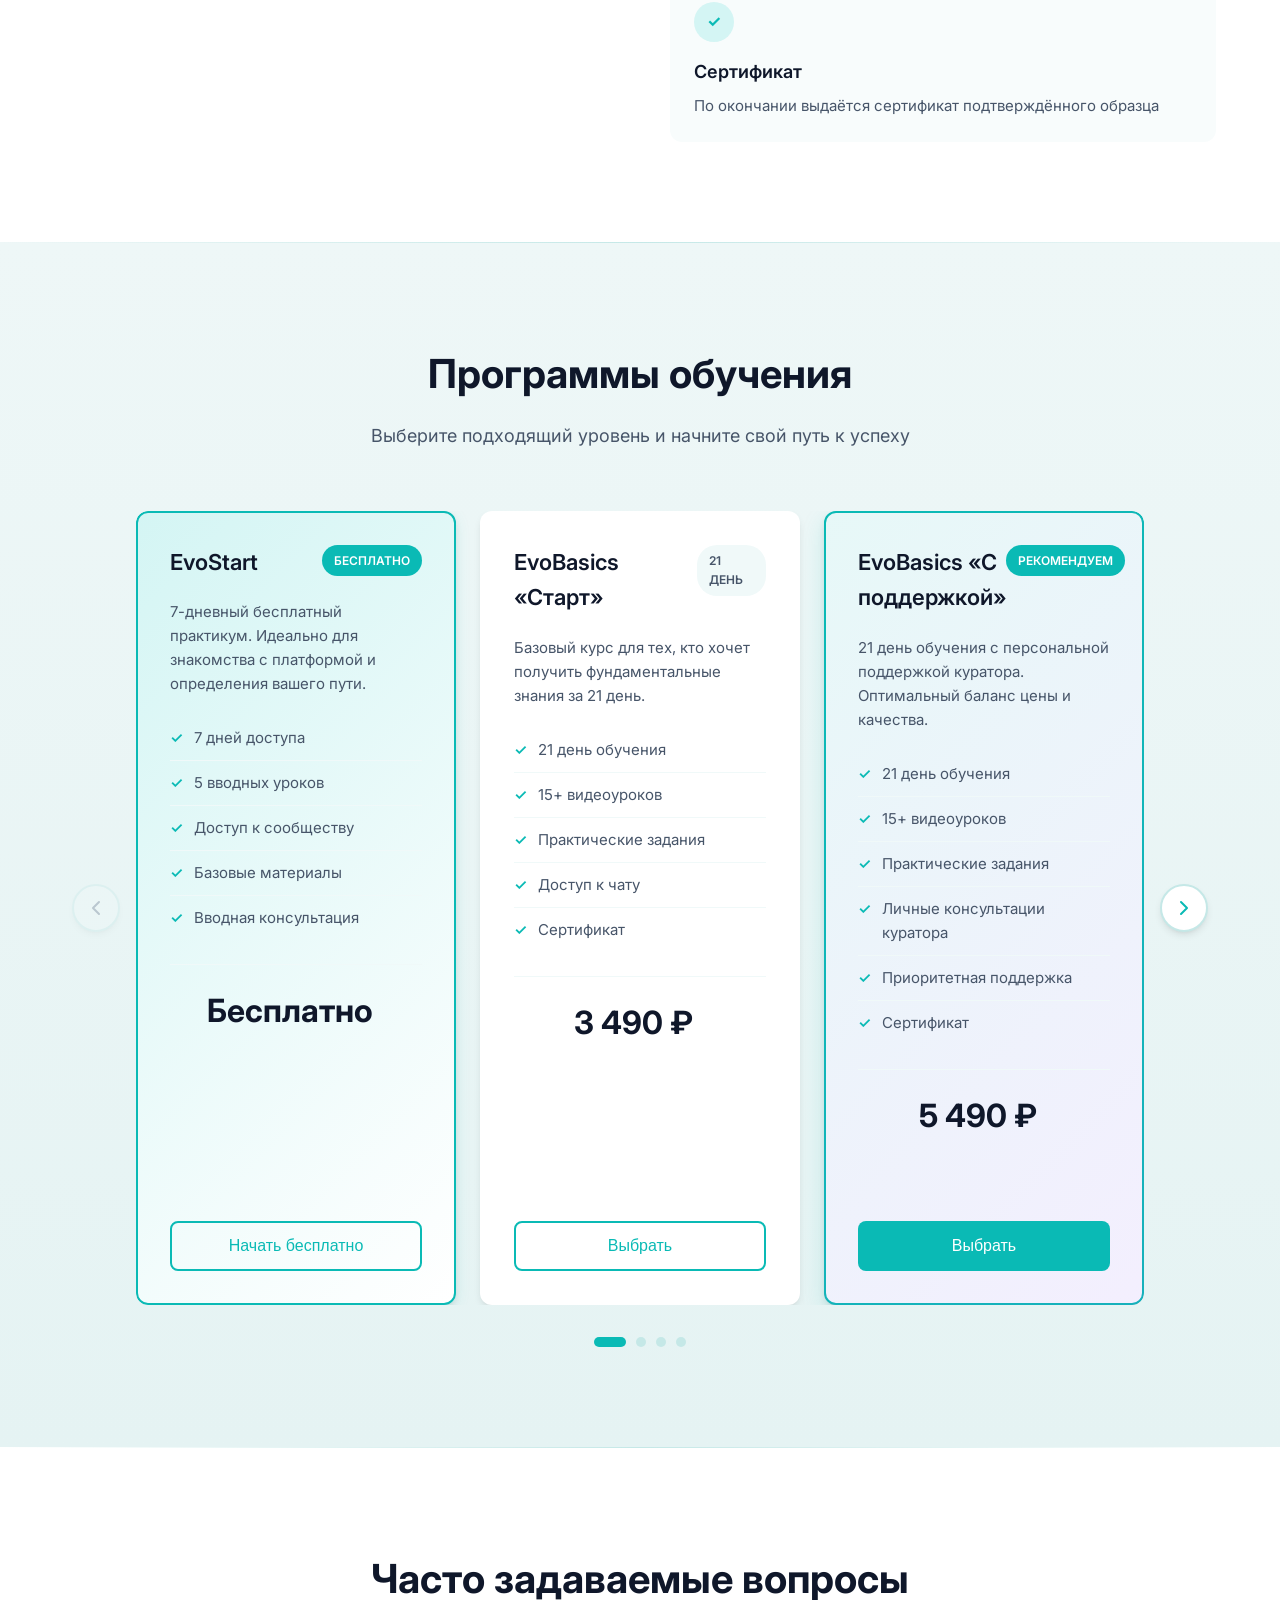
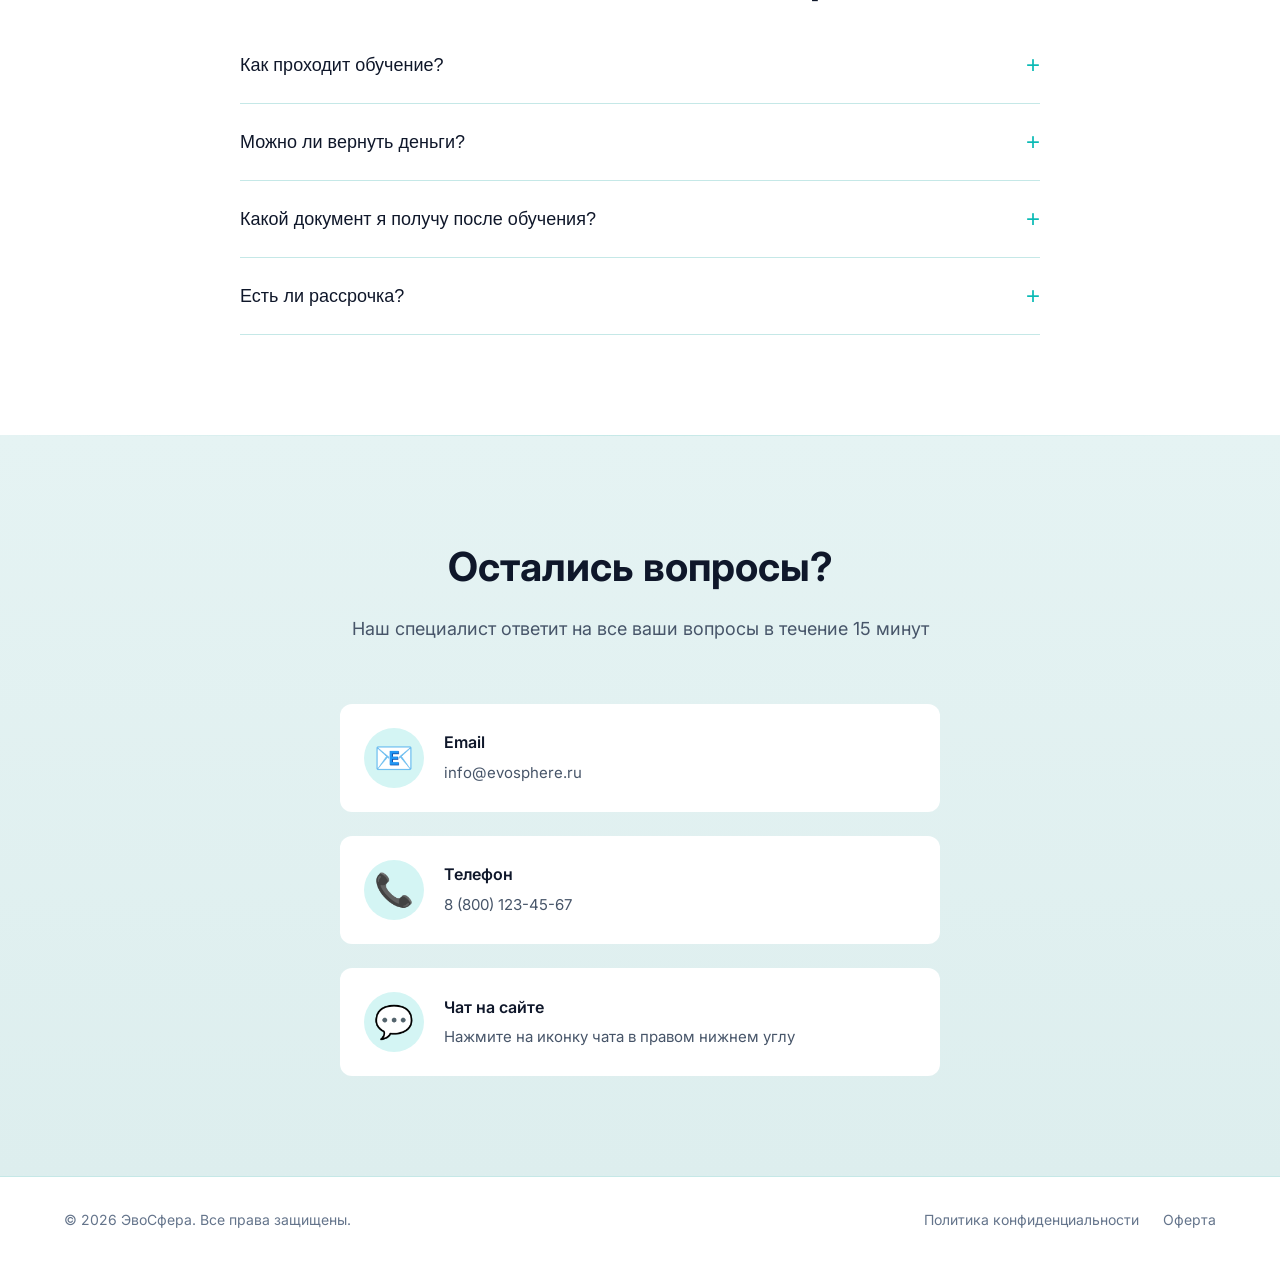
==== commit e77252e5: "Initial commit: лендинг для образовательной платформы 8" ====
--- a/index.html
+++ b/index.html
@@ -3,6 +3,8 @@
 <head>
     <meta charset="UTF-8">
     <meta name="viewport" content="width=device-width, initial-scale=1.0">
+    <meta name="color-scheme" content="light only">
+    <meta name="theme-color" content="#ffffff">
     <title>ЭвоСфера — Обучение и развитие</title>
     <link rel="icon" type="image/svg+xml" href="favicon.svg">
     <link rel="stylesheet" href="styles.css">
--- a/styles.css
+++ b/styles.css
@@ -26,7 +26,9 @@
     --transition: all 0.3s ease;
 }
 
+/* Фиксируем светлую тему — отключаем авто-тёмную тему браузера */
 html {
+    color-scheme: light only;
     scroll-behavior: smooth;
 }
 
@@ -1164,6 +1166,55 @@
         min-width: 260px;
     }
 
+    /* Компактные карточки на мобильных */
+    .program-card {
+        padding: 20px;
+    }
+
+    .program-card .program-header {
+        margin-bottom: 12px;
+    }
+
+    .program-card .program-header h3 {
+        font-size: 18px;
+    }
+
+    .program-card .program-description {
+        font-size: 14px;
+        margin-bottom: 14px;
+        line-height: 1.5;
+    }
+
+    .program-card .program-features li {
+        padding: 6px 0 6px 22px;
+        font-size: 14px;
+    }
+
+    .program-card .program-features {
+        margin-bottom: 16px;
+    }
+
+    .program-card .program-price {
+        padding-top: 14px;
+    }
+
+    .program-card .price-current {
+        font-size: 24px;
+    }
+
+    .program-card .price-old {
+        font-size: 14px;
+    }
+
+    .program-card .price-period {
+        font-size: 14px;
+    }
+
+    .program-card .btn {
+        padding: 12px 20px;
+        font-size: 14px;
+    }
+
     .carousel-btn {
         width: 40px;
         height: 40px;
@@ -1261,10 +1312,23 @@
     }
 
     .program-card {
-        padding: 24px;
+        padding: 16px;
+    }
+
+    .program-card .program-header h3 {
+        font-size: 16px;
+    }
+
+    .program-card .program-description {
+        font-size: 13px;
+    }
+
+    .program-card .program-features li {
+        font-size: 13px;
+        padding: 5px 0 5px 20px;
     }
 
     .price-current {
-        font-size: 28px;
-    }
-}
+        font-size: 22px;
+    }
+}
